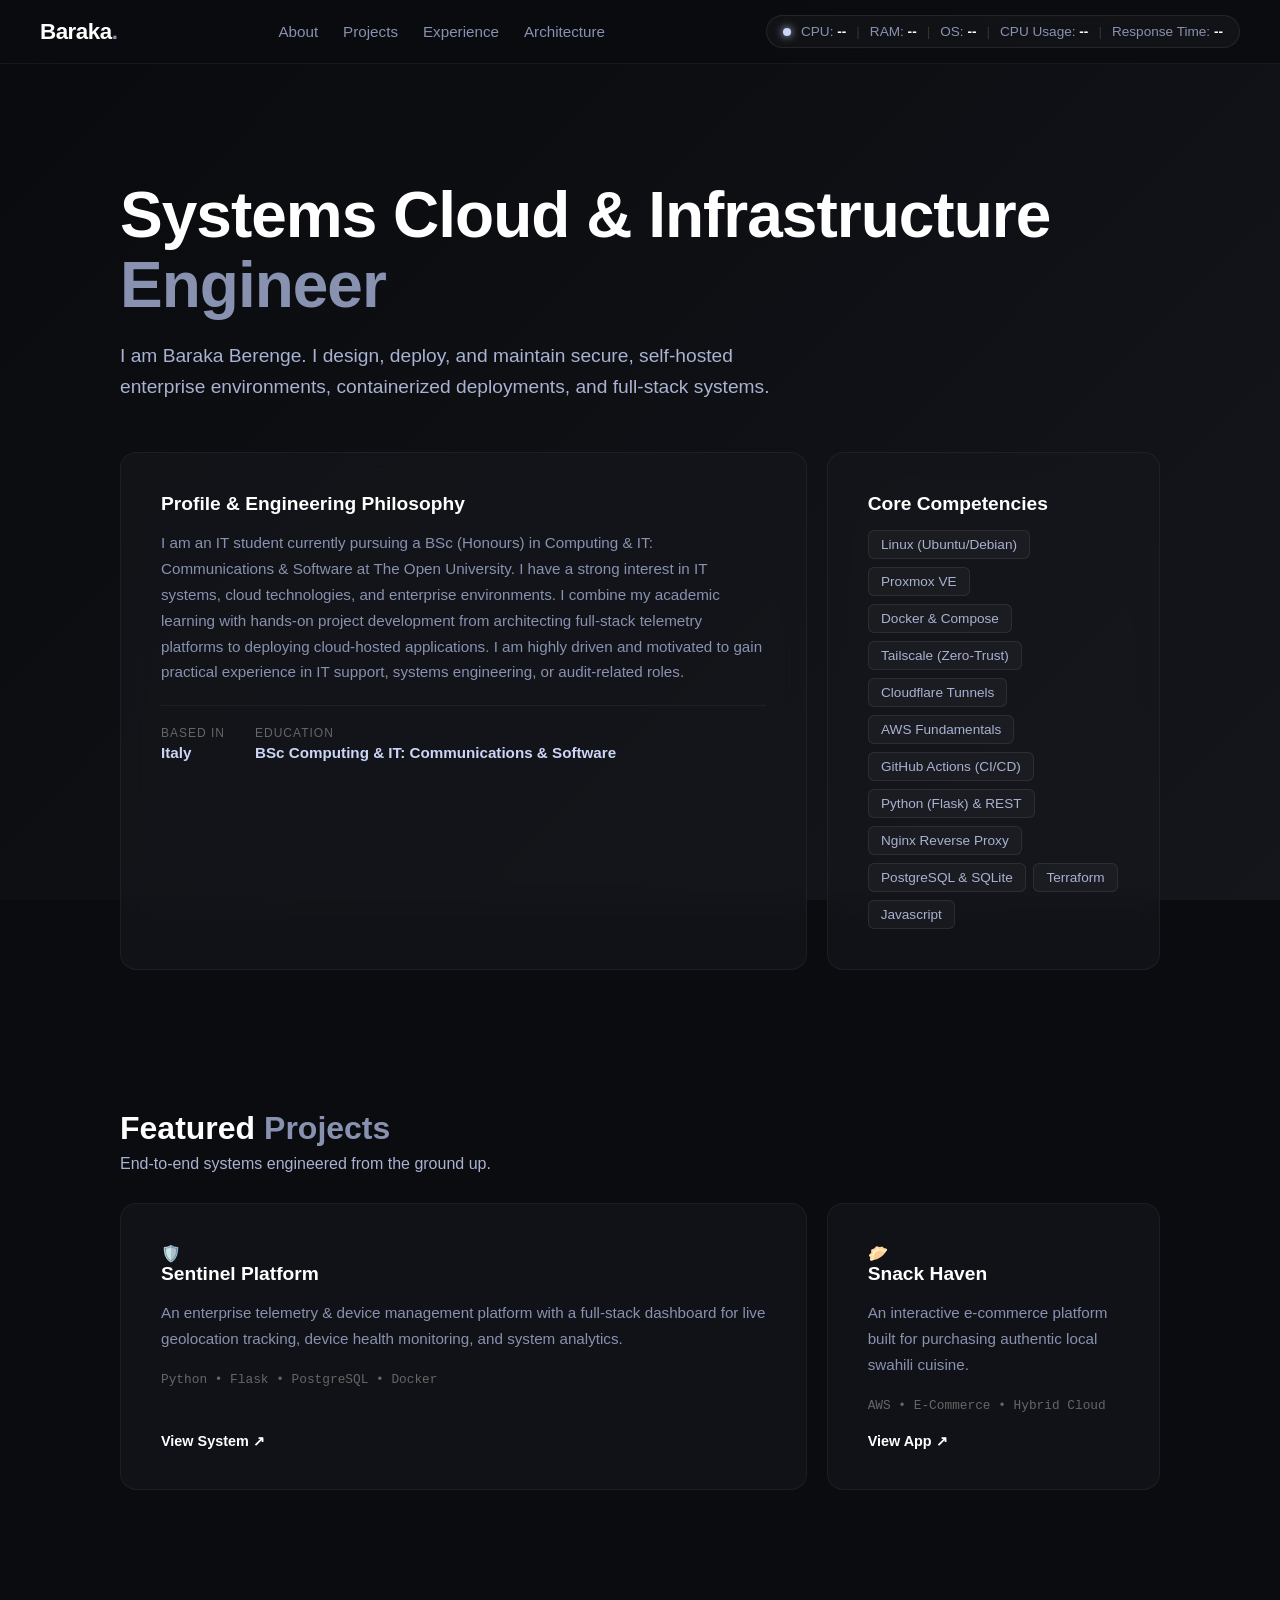
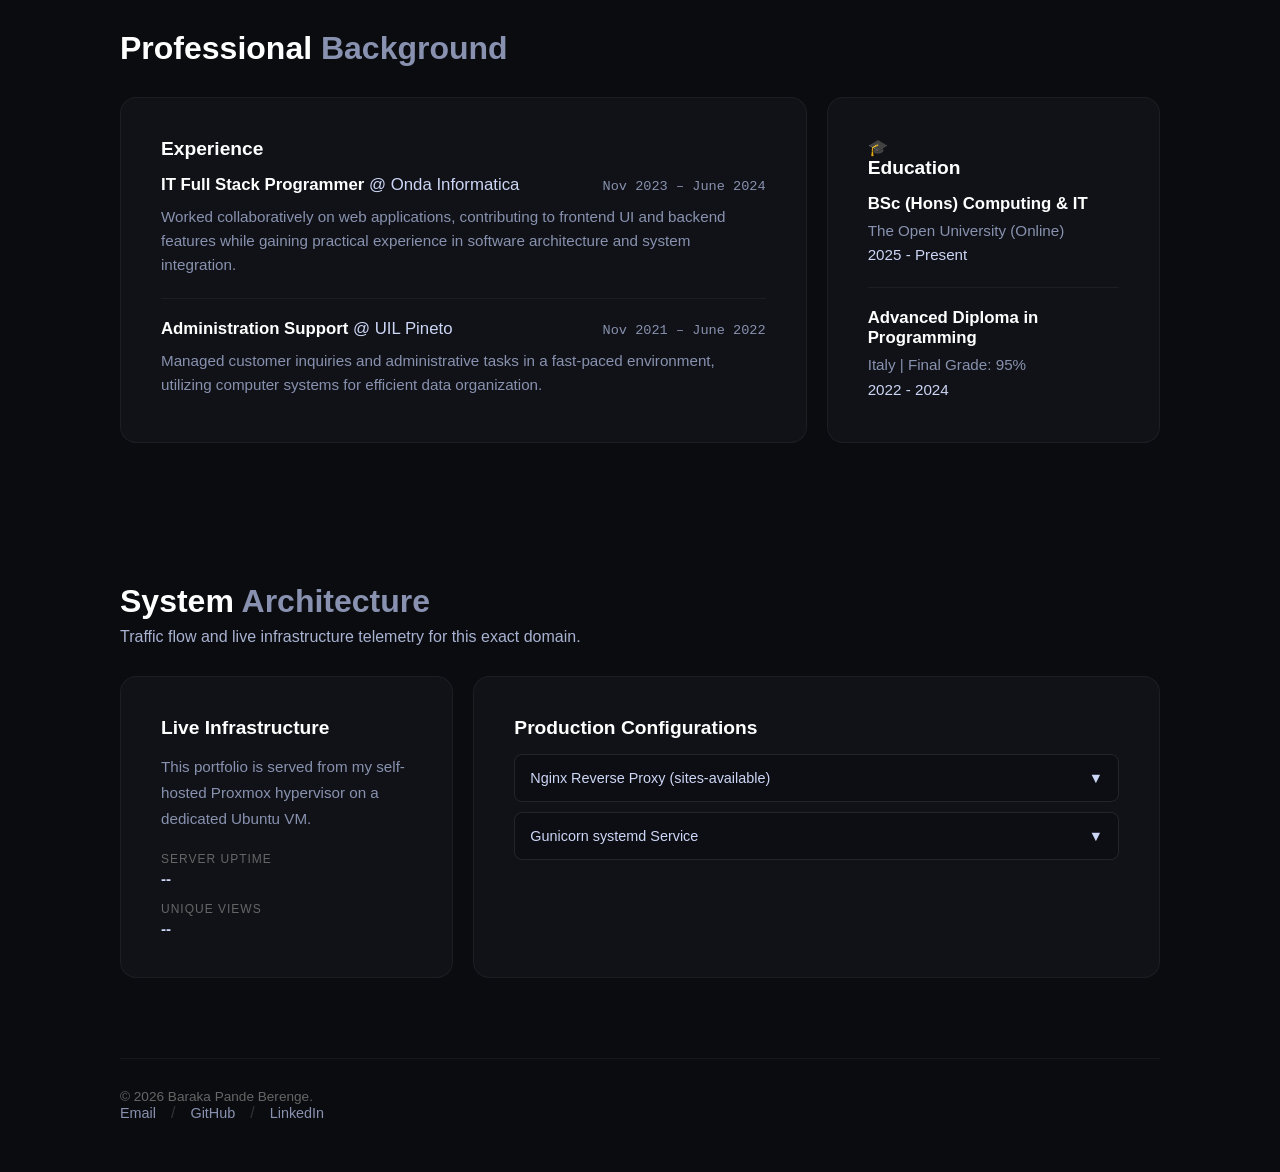
==== index.html @ 06b0eb6e "Bug Fix" ====
<!doctype html>
<html lang="en">
  <head>
    <meta charset="UTF-8" />
    <meta name="viewport" content="width=device-width, initial-scale=1.0" />
    <title>Baraka Berenge | Cloud & Systems Engineer</title>
    <link rel="stylesheet" href="index.css?v=2.0" />
  </head>
  <body>
    <!-- Liquid Crystal Background -->
    <div class="liquid-bg"></div>

    <!-- TOP NAVBAR (Frosted Glass, Scrolling Links) -->
    <nav class="top-nav">
      <div class="brand">
        <h2>Baraka<span>.</span></h2>
      </div>

      <div class="nav-links">
        <a href="#about" class="nav-link">About</a>
        <a href="#projects" class="nav-link">Projects</a>
        <a href="#experience" class="nav-link">Experience</a>
        <a href="#architecture" class="nav-link">Architecture</a>
      </div>

      <!-- Live Telemetry HUD (Silver Pulse) -->
      <div class="telemetry-hud">
        <span class="pulse-dot" id="api-status-dot"></span>
        <span class="hud-text"
          >CPU: <span id="sys-cpu" class="mono">--</span></span
        >
        <span class="hud-divider">|</span>
        <span class="hud-text"
          >RAM: <span id="sys-ram" class="mono">--</span></span
        >
        <span class="hud-divider">|</span>
        <span class="hud-text"
          >OS: <span id="sys-os" class="mono">--</span></span
        >
        <span class="hud-divider">|</span>
        <span class="hud-text"
          >CPU Usage: <span id="sys-cpu" class="mono">--</span></span
        >
        <span class="hud-divider">|</span>
        <span class="hud-text"
          >Response Time: <span id="api-latency" class="mono">--</span></span
        >
      </div>
    </nav>

    <!-- MAIN SCROLLING CONTENT -->
    <main class="content-area">
      <!-- ================= 1. ABOUT & HERO SECTION ================= -->
      <section id="about" class="scroll-section">
        <div class="hero-header">
          <h1 class="mega-title">
            Systems Cloud & Infrastructure<br /><span class="text-crystal"
              >Engineer</span
            >
          </h1>
          <p class="hero-desc">
            I am Baraka Berenge. I design, deploy, and maintain secure,
            self-hosted enterprise environments, containerized deployments, and
            full-stack systems.
          </p>
        </div>

        <div class="bento-grid">
          <!-- CV Profile -->
          <div class="bento-card span-2">
            <h3 class="card-title">Profile & Engineering Philosophy</h3>
            <p class="card-text">
              I am an IT student currently pursuing a BSc (Honours) in Computing
              & IT: Communications & Software at The Open University. I have a
              strong interest in IT systems, cloud technologies, and enterprise
              environments. I combine my academic learning with hands-on project
              development from architecting full-stack telemetry platforms to
              deploying cloud-hosted applications. I am highly driven and
              motivated to gain practical experience in IT support, systems
              engineering, or audit-related roles.
            </p>
            <div class="stat-row">
              <div class="stat-item">
                <span class="stat-label">Based in</span>
                <span class="stat-value">Italy</span>
              </div>
              <div class="stat-item">
                <span class="stat-label">Education</span>
                <span class="stat-value"
                  >BSc Computing & IT: Communications & Software</span
                >
              </div>
            </div>
          </div>

          <!-- Core Skills Array -->
          <div class="bento-card span-1">
            <h3 class="card-title">Core Competencies</h3>
            <div class="skills-wrapper">
              <span class="skill-tag">Linux (Ubuntu/Debian)</span>
              <span class="skill-tag">Proxmox VE</span>
              <span class="skill-tag">Docker & Compose</span>
              <span class="skill-tag">Tailscale (Zero-Trust)</span>
              <span class="skill-tag">Cloudflare Tunnels</span>
              <span class="skill-tag">AWS Fundamentals</span>
              <span class="skill-tag">GitHub Actions (CI/CD)</span>
              <span class="skill-tag">Python (Flask) & REST</span>
              <span class="skill-tag">Nginx Reverse Proxy</span>
              <span class="skill-tag">PostgreSQL & SQLite</span>
              <span class="skill-tag">Terraform</span>
              <span class="skill-tag">Javascript</span>
            </div>
          </div>
        </div>
      </section>

      <!-- ================= 2. PROJECTS SECTION ================= -->
      <section id="projects" class="scroll-section">
        <div class="section-heading">
          <h2>Featured <span>Projects</span></h2>
          <p>End-to-end systems engineered from the ground up.</p>
        </div>

        <div class="bento-grid">
          <!-- Sentinel -->
          <div class="bento-card span-2 project-layout">
            <div class="project-content">
              <div class="card-icon">🛡️</div>
              <h3 class="card-title">Sentinel Platform</h3>
              <p class="card-text">
                An enterprise telemetry & device management platform with a
                full-stack dashboard for live geolocation tracking, device
                health monitoring, and system analytics.
              </p>
              <div class="project-tech">
                Python • Flask • PostgreSQL • Docker
              </div>
            </div>
            <a
              href="https://sentinel.barakaberenge.com"
              target="_blank"
              class="project-link"
              >View System ↗</a
            >
          </div>

          <!-- Snack Haven -->
          <div class="bento-card span-1 project-layout">
            <div class="project-content">
              <div class="card-icon">🥟</div>
              <h3 class="card-title">Snack Haven</h3>
              <p class="card-text">
                An interactive e-commerce platform built for purchasing
                authentic local swahili cuisine.
              </p>
              <div class="project-tech">AWS • E-Commerce • Hybrid Cloud</div>
            </div>
            <a
              href="https://snackhaven.barakaberenge.com"
              target="_blank"
              class="project-link"
              >View App ↗</a
            >
          </div>
        </div>
      </section>

      <!-- ================= 3. EXPERIENCE & EDUCATION ================= -->
      <section id="experience" class="scroll-section">
        <div class="section-heading">
          <h2>Professional <span>Background</span></h2>
        </div>

        <div class="bento-grid">
          <!-- Experience Timeline -->
          <div class="bento-card span-2">
            <h3 class="card-title">Experience</h3>

            <div class="timeline-entry">
              <div class="timeline-header">
                <h4>
                  IT Full Stack Programmer
                  <span class="crystal-accent">@ Onda Informatica</span>
                </h4>
                <span class="timeline-date">Nov 2023 &ndash; June 2024</span>
              </div>
              <p class="timeline-text">
                Worked collaboratively on web applications, contributing to
                frontend UI and backend features while gaining practical
                experience in software architecture and system integration.
              </p>
            </div>

            <div class="timeline-divider"></div>

            <div class="timeline-entry">
              <div class="timeline-header">
                <h4>
                  Administration Support
                  <span class="crystal-accent">@ UIL Pineto</span>
                </h4>
                <span class="timeline-date">Nov 2021 &ndash; June 2022</span>
              </div>
              <p class="timeline-text">
                Managed customer inquiries and administrative tasks in a
                fast-paced environment, utilizing computer systems for efficient
                data organization.
              </p>
            </div>
          </div>

          <!-- Education -->
          <div class="bento-card span-1">
            <div class="card-icon">🎓</div>
            <h3 class="card-title">Education</h3>

            <div class="timeline-entry">
              <h4>BSc (Hons) Computing & IT</h4>
              <p class="timeline-text">
                The Open University (Online)<br /><span class="crystal-accent"
                  >2025 - Present</span
                >
              </p>
            </div>

            <div class="timeline-divider"></div>

            <div class="timeline-entry">
              <h4>Advanced Diploma in Programming</h4>
              <p class="timeline-text">
                Italy | Final Grade: 95%<br /><span class="crystal-accent"
                  >2022 - 2024</span
                >
              </p>
            </div>
          </div>
        </div>
      </section>

      <!-- ================= 4. ARCHITECTURE TAB ================= -->
      <section id="architecture" class="scroll-section">
        <div class="section-heading">
          <h2>System <span>Architecture</span></h2>
          <p>
            Traffic flow and live infrastructure telemetry for this exact
            domain.
          </p>
        </div>

        <div class="bento-grid">
          <!-- Proof of Work Stats -->
          <div class="bento-card span-1">
            <h3 class="card-title">Live Infrastructure</h3>
            <p class="card-text">
              This portfolio is served from my self-hosted Proxmox hypervisor on
              a dedicated Ubuntu VM.
            </p>
            <div class="live-stats-box">
              <div class="stat-item">
                <span class="stat-label">Server Uptime</span>
                <span class="stat-value crystal-accent" id="sys-uptime"
                  >--</span
                >
              </div>
              <div class="stat-item">
                <span class="stat-label">Unique Views</span>
                <span class="stat-value crystal-accent" id="visitor-count"
                  >--</span
                >
              </div>
            </div>
          </div>

          <!-- Configuration Toggle Cards -->
          <div class="bento-card span-2">
            <h3 class="card-title">Production Configurations</h3>

            <div class="config-item">
              <button
                class="config-btn"
                onclick="toggleConfig('cfg-nginx', this)"
              >
                <span>Nginx Reverse Proxy (sites-available)</span>
                <span class="toggle-icon">▼</span>
              </button>
              <div id="cfg-nginx" class="config-content" style="display: none">
                <pre><code>server {
    listen 80;
    server_name barakaberenge.com www.barakaberenge.com;

    # Serve static frontend HTML/CSS/JS
    location / {
        root /var/www/portfolio;
        index index.html;
        try_files $uri $uri/ =404;
    }

    # Proxy API requests to Python Flask backend
    location /api/ {
        proxy_pass http://127.0.0.1:5000;
        proxy_set_header Host $host;
        proxy_set_header X-Real-IP $remote_addr;
        proxy_set_header X-Forwarded-For $proxy_add_x_forwarded_for;
    }

}</code></pre>
              </div>
            </div>

            <div class="config-item" style="margin-top: 10px">
              <button
                class="config-btn"
                onclick="toggleConfig('cfg-gunicorn', this)"
              >
                <span>Gunicorn systemd Service</span>
                <span class="toggle-icon">▼</span>
              </button>
              <div
                id="cfg-gunicorn"
                class="config-content"
                style="display: none"
              >
                <pre><code>[Unit]
Description=Gunicorn instance to serve Flask API
After=network.target

[Service]
User=www-data
Group=www-data
WorkingDirectory=/var/www/portfolio/api
Environment="PATH=/var/www/portfolio/api/venv/bin"
ExecStart=/var/www/portfolio/api/venv/bin/gunicorn --workers 3 --bind 127.0.0.1:5000 app:app
Restart=always

[Install]
WantedBy=multi-user.target</code></pre>
              </div>
            </div>
          </div>
        </div>
      </section>

      <!-- Global Footer -->
      <footer class="site-footer">
        <div class="footer-content">
          <div class="footer-text">
            <p>&copy; 2026 Baraka Pande Berenge.</p>
          </div>
          <div class="footer-links">
            <a href="mailto:barakaberenge@gmail.com" class="footer-link"
              >Email</a
            >
            <span class="footer-divider">/</span>
            <a
              href="https://github.com/BERENGEZ"
              target="_blank"
              class="footer-link"
              >GitHub</a
            >
            <span class="footer-divider">/</span>
            <a
              href="https://www.linkedin.com/in/baraka-pande-berenge-3529ba259/"
              target="_blank"
              class="footer-link"
              >LinkedIn</a
            >
          </div>
        </div>
      </footer>
    </main>

    <script src="java-script/app.js?v=2.0"></script>
    <script src="java-script/dashboard.js?v=2.0"></script>
  </body>
</html>
---- index.css ----
/* =========================================
   Reset and Base Styles 
   ========================================= */
* {
  margin: 0;
  padding: 0;
  box-sizing: border-box;
  font-family:
    -apple-system, BlinkMacSystemFont, "Segoe UI", Roboto, Helvetica, Arial,
    sans-serif;
}

html {
  scroll-behavior: smooth; /* Glides beautifully when clicking nav links */
}

body {
  background-color: #0b0c10; /* Deep charcoal, professional */
  color: #c5c6c7;
  min-height: 100vh;
  overflow-x: hidden;
}

/* Elegant Scrollbar */
::-webkit-scrollbar {
  width: 8px;
}
::-webkit-scrollbar-track {
  background: #0b0c10;
}
::-webkit-scrollbar-thumb {
  background: #2b2c30;
  border-radius: 4px;
}
::-webkit-scrollbar-thumb:hover {
  background: #4a4b50;
}

/* =========================================
   Liquid Crystal Background 
   ========================================= */
.liquid-bg {
  position: fixed;
  top: 0;
  left: 0;
  width: 100vw;
  height: 100vh;
  z-index: -1;
  background: linear-gradient(135deg, #090a0d, #14161c, #0d0e12);
  background-size: 200% 200%;
  animation: liquidMove 15s ease-in-out infinite alternate;
}
@keyframes liquidMove {
  0% {
    background-position: 0% 50%;
  }
  100% {
    background-position: 100% 50%;
  }
}

/* =========================================
   Top Navbar (Frosted Grey Glass)
   ========================================= */
.top-nav {
  position: fixed;
  top: 0;
  left: 0;
  width: 100%;
  background: rgba(11, 12, 16, 0.8);
  backdrop-filter: blur(20px);
  -webkit-backdrop-filter: blur(20px);
  border-bottom: 1px solid rgba(255, 255, 255, 0.05);
  display: flex;
  justify-content: space-between;
  align-items: center;
  padding: 15px 40px;
  z-index: 1000;
}

.brand h2 {
  font-size: 1.4rem;
  color: #ffffff;
  letter-spacing: -0.5px;
}
.brand h2 span {
  color: #8892b0;
}

.nav-links {
  display: flex;
  gap: 25px;
}
.nav-link {
  color: #8892b0;
  text-decoration: none;
  font-size: 0.95rem;
  font-weight: 500;
  transition: color 0.3s;
}
.nav-link:hover {
  color: #ffffff;
}

/* Telemetry HUD - Silver Pulse */
.telemetry-hud {
  display: flex;
  align-items: center;
  gap: 10px;
  background: rgba(255, 255, 255, 0.03);
  border: 1px solid rgba(255, 255, 255, 0.08);
  padding: 8px 16px;
  border-radius: 50px;
  font-family: "JetBrains Mono", monospace;
  font-size: 0.85rem;
  color: #8892b0;
}
.pulse-dot {
  width: 8px;
  height: 8px;
  background-color: #ccd6f6; /* Crisp Ice White/Silver */
  border-radius: 50%;
  box-shadow: 0 0 8px #ccd6f6;
  animation: pulse 2s infinite;
}
@keyframes pulse {
  0% {
    box-shadow: 0 0 0 0 rgba(204, 214, 246, 0.5);
  }
  70% {
    box-shadow: 0 0 0 5px rgba(204, 214, 246, 0);
  }
  100% {
    box-shadow: 0 0 0 0 rgba(204, 214, 246, 0);
  }
}
.hud-divider {
  color: #333;
}
.hud-text span.mono {
  color: #ffffff;
  font-weight: bold;
}

/* =========================================
   Main Content Layout
   ========================================= */
.content-area {
  max-width: 1100px;
  margin: 0 auto;
  padding: 120px 30px 50px 30px;
}

.scroll-section {
  padding-top: 60px; /* Offset for fixed navbar when scrolling */
  margin-bottom: 80px;
}

.hero-header {
  margin-bottom: 50px;
}
.mega-title {
  font-size: 4rem;
  line-height: 1.1;
  font-weight: 700;
  color: #ffffff;
  letter-spacing: -1px;
  margin-bottom: 20px;
}
.text-crystal {
  color: #8892b0;
}
.hero-desc {
  font-size: 1.2rem;
  color: #a8b2d1;
  line-height: 1.6;
  max-width: 700px;
}

.section-heading {
  margin-bottom: 30px;
}
.section-heading h2 {
  font-size: 2rem;
  color: #ffffff;
  margin-bottom: 8px;
}
.section-heading h2 span {
  color: #8892b0;
}
.section-heading p {
  color: #a8b2d1;
  font-size: 1rem;
}

/* =========================================
   Bento Grid & Cards (Pro Grey Aesthetic)
   ========================================= */
.bento-grid {
  display: grid;
  grid-template-columns: repeat(3, 1fr);
  gap: 20px;
}

.bento-card {
  background: rgba(22, 24, 29, 0.6); /* Translucent dark grey */
  backdrop-filter: blur(12px);
  border: 1px solid rgba(255, 255, 255, 0.05);
  border-radius: 16px;
  padding: 40px;
  transition:
    transform 0.3s,
    border-color 0.3s,
    background 0.3s;
}
.bento-card:hover {
  background: rgba(26, 28, 35, 0.8);
  border-color: rgba(255, 255, 255, 0.1);
}

.span-1 {
  grid-column: span 1;
}
.span-2 {
  grid-column: span 2;
}
.span-3 {
  grid-column: span 3;
}

.card-title {
  font-size: 1.2rem;
  color: #ffffff;
  margin-bottom: 15px;
  font-weight: 600;
}
.card-text {
  color: #8892b0;
  font-size: 0.95rem;
  line-height: 1.7;
  margin-bottom: 20px;
}
.crystal-accent {
  color: #ccd6f6;
  font-weight: 500;
}

/* Skills Tags */
.skills-wrapper {
  display: flex;
  flex-wrap: wrap;
  gap: 8px;
}
.skill-tag {
  background: rgba(255, 255, 255, 0.03);
  border: 1px solid rgba(255, 255, 255, 0.08);
  color: #a8b2d1;
  padding: 6px 12px;
  border-radius: 6px;
  font-size: 0.85rem;
}

/* Stats Rows */
.stat-row {
  display: flex;
  gap: 30px;
  margin-top: 20px;
  border-top: 1px solid rgba(255, 255, 255, 0.05);
  padding-top: 20px;
}
.stat-item {
  display: flex;
  flex-direction: column;
  gap: 4px;
}
.stat-label {
  font-size: 0.75rem;
  color: #666;
  text-transform: uppercase;
  letter-spacing: 1px;
}
.stat-value {
  font-size: 0.95rem;
  color: #ccd6f6;
  font-weight: 600;
}

/* Timeline (Experience / Education) */
.timeline-entry {
  display: flex;
  flex-direction: column;
}
.timeline-header {
  display: flex;
  justify-content: space-between;
  align-items: baseline;
  margin-bottom: 5px;
  flex-wrap: wrap;
}
.timeline-header h4,
.timeline-entry h4 {
  color: #ffffff;
  font-size: 1.05rem;
  font-weight: 600;
  margin-bottom: 5px;
}
.timeline-date {
  font-family: "JetBrains Mono", monospace;
  font-size: 0.85rem;
  color: #8892b0;
}
.timeline-text {
  color: #8892b0;
  font-size: 0.95rem;
  line-height: 1.6;
}
.timeline-divider {
  height: 1px;
  background: rgba(255, 255, 255, 0.05);
  margin: 20px 0;
}

/* Project Layouts */
.project-layout {
  display: flex;
  flex-direction: column;
  justify-content: space-between;
}
.project-tech {
  font-family: "JetBrains Mono", monospace;
  font-size: 0.8rem;
  color: #666;
  margin-top: 10px;
}
.project-link {
  display: inline-block;
  margin-top: 20px;
  color: #ffffff;
  text-decoration: none;
  font-size: 0.9rem;
  font-weight: 600;
  transition: opacity 0.3s;
}
.project-link:hover {
  opacity: 0.7;
}

/* Config Cards & ASCII */
.live-stats-box {
  margin-top: 20px;
  display: flex;
  flex-direction: column;
  gap: 15px;
}
.config-item {
  border: 1px solid rgba(255, 255, 255, 0.08);
  border-radius: 8px;
  overflow: hidden;
}
.config-btn {
  width: 100%;
  background: rgba(0, 0, 0, 0.2);
  color: #ccd6f6;
  border: none;
  padding: 15px;
  display: flex;
  justify-content: space-between;
  cursor: pointer;
  font-family: monospace;
  font-size: 0.9rem;
}
.config-content pre {
  background: #07080a;
  color: #a8b2d1;
  padding: 15px;
  font-family: monospace;
  font-size: 0.85rem;
  margin: 0;
  overflow-x: auto;
}

/* =========================================
   Global Footer
   ========================================= */
.site-footer {
  border-top: 1px solid rgba(255, 255, 255, 0.05);
  padding-top: 30px;
  margin-top: 40px;
  display: flex;
  justify-content: space-between;
  align-items: center;
  flex-wrap: wrap;
  gap: 20px;
}
.footer-text p {
  color: #666;
  font-size: 0.85rem;
}
.footer-links {
  display: flex;
  gap: 15px;
  align-items: center;
}
.footer-link {
  color: #8892b0;
  text-decoration: none;
  font-size: 0.9rem;
  transition: color 0.3s;
}
.footer-link:hover {
  color: #ffffff;
}
.footer-divider {
  color: #333;
}

/* =========================================
   Responsive Design (Mobile Safe)
   ========================================= */
@media (max-width: 900px) {
  .bento-grid {
    grid-template-columns: 1fr;
  }
  .span-2 {
    grid-column: span 1;
  }
  .mega-title {
    font-size: 2.8rem;
  }

  .top-nav {
    flex-direction: column;
    padding: 15px;
    gap: 15px;
    position: static;
  }
  .nav-links {
    flex-wrap: wrap;
    justify-content: center;
  }

  .content-area {
    padding-top: 40px;
    padding-left: 20px;
    padding-right: 20px;
  }
  .scroll-section {
    padding-top: 0;
  }
  .timeline-header {
    flex-direction: column;
  }
}
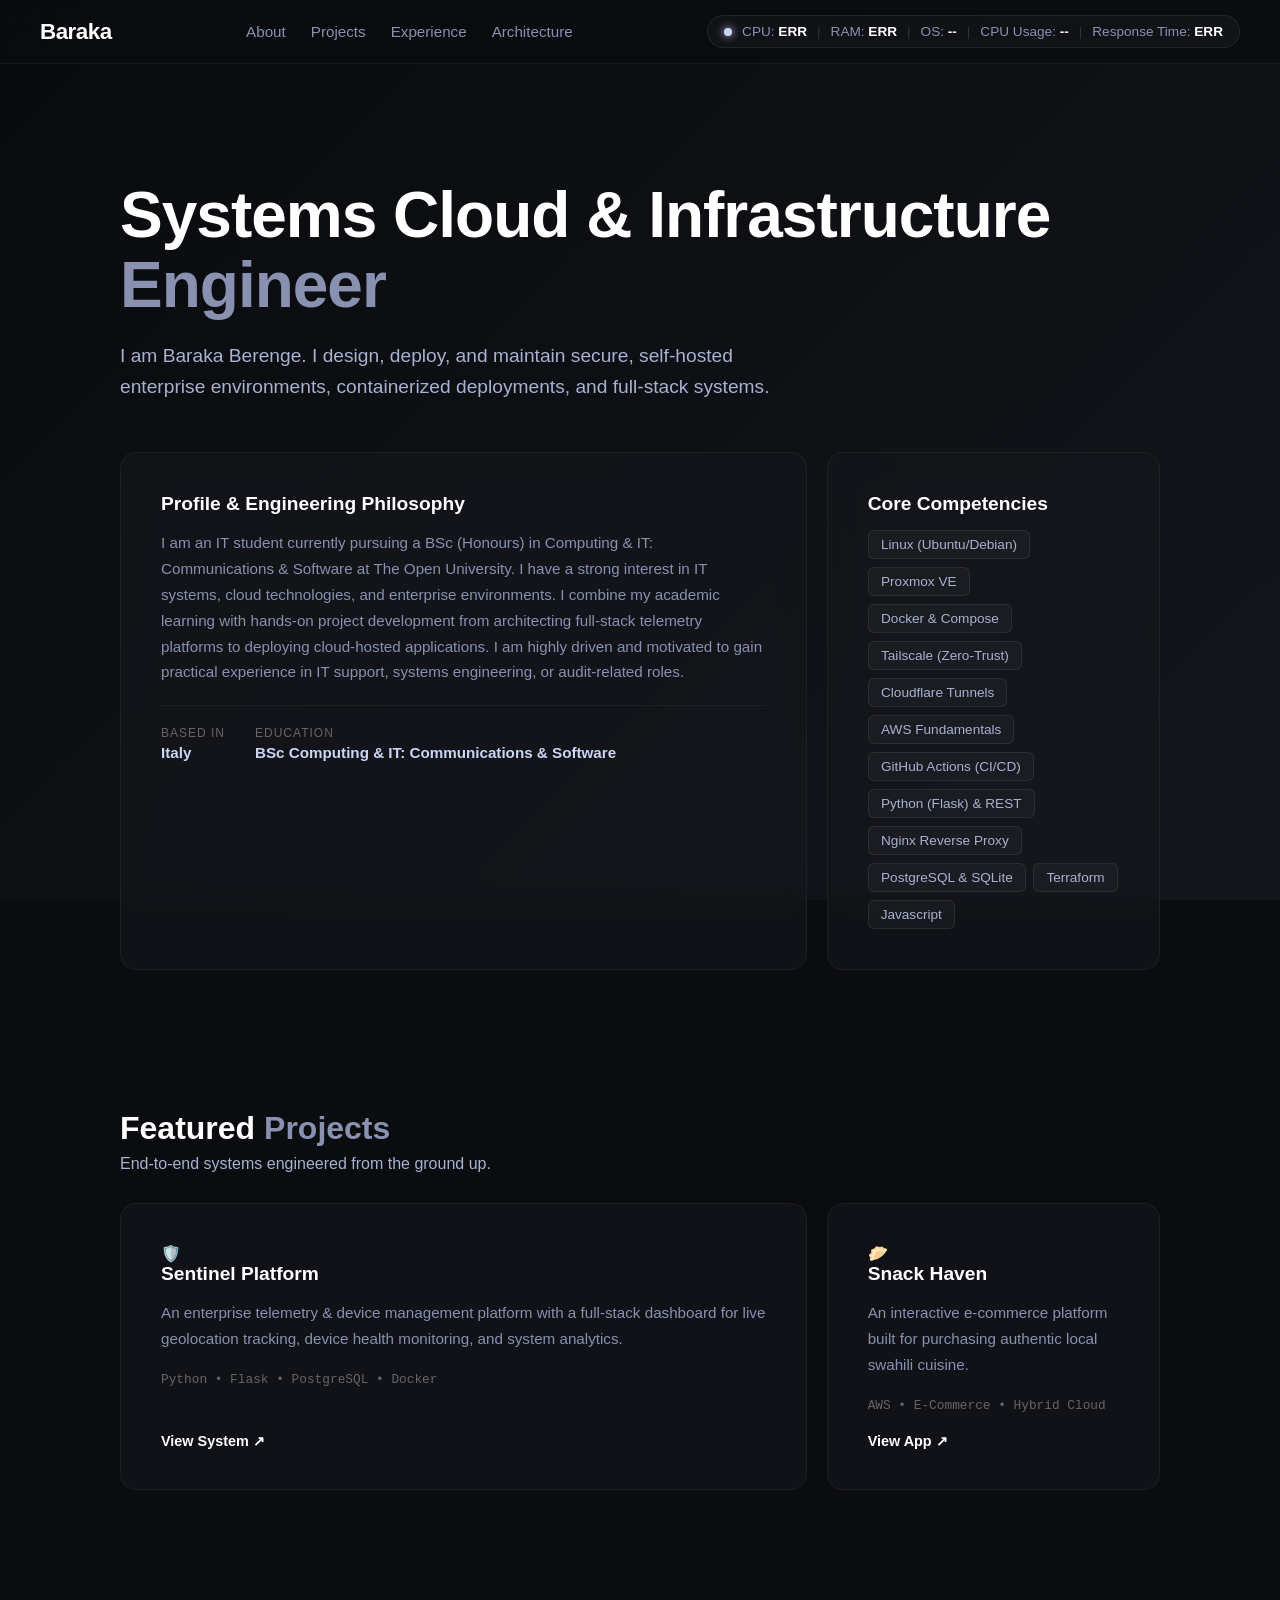
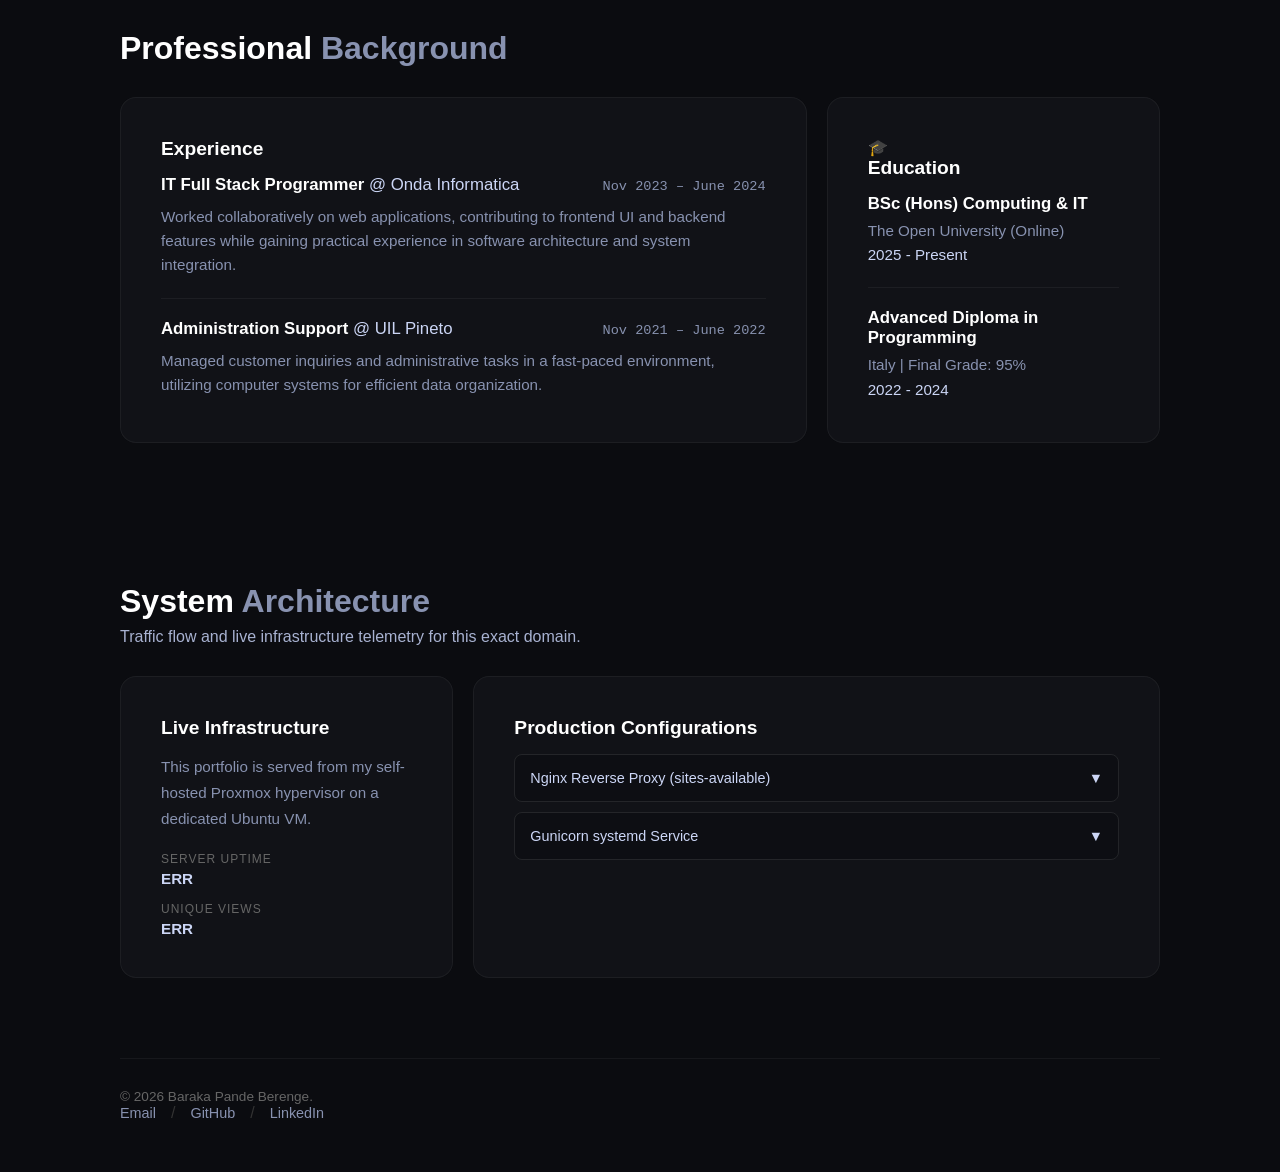
==== commit 2a4bce61: "verison3 Dashboard" ====
--- a/index.html
+++ b/index.html
@@ -4,7 +4,7 @@
     <meta charset="UTF-8" />
     <meta name="viewport" content="width=device-width, initial-scale=1.0" />
     <title>Baraka Berenge | Cloud & Systems Engineer</title>
-    <link rel="stylesheet" href="index.css?v=2.0" />
+    <link rel="stylesheet" href="index.css?v=3.0" />
   </head>
   <body>
     <!-- Liquid Crystal Background -->
@@ -13,7 +13,7 @@
     <!-- TOP NAVBAR (Frosted Glass, Scrolling Links) -->
     <nav class="top-nav">
       <div class="brand">
-        <h2>Baraka<span>.</span></h2>
+        <h2>Baraka<span></span></h2>
       </div>
 
       <div class="nav-links">
@@ -369,7 +369,7 @@
       </footer>
     </main>
 
-    <script src="java-script/app.js?v=2.0"></script>
-    <script src="java-script/dashboard.js?v=2.0"></script>
+    <script src="java-script/app.js?v=3.0"></script>
+    <script src="java-script/dashboard.js?v=3.0"></script>
   </body>
 </html>
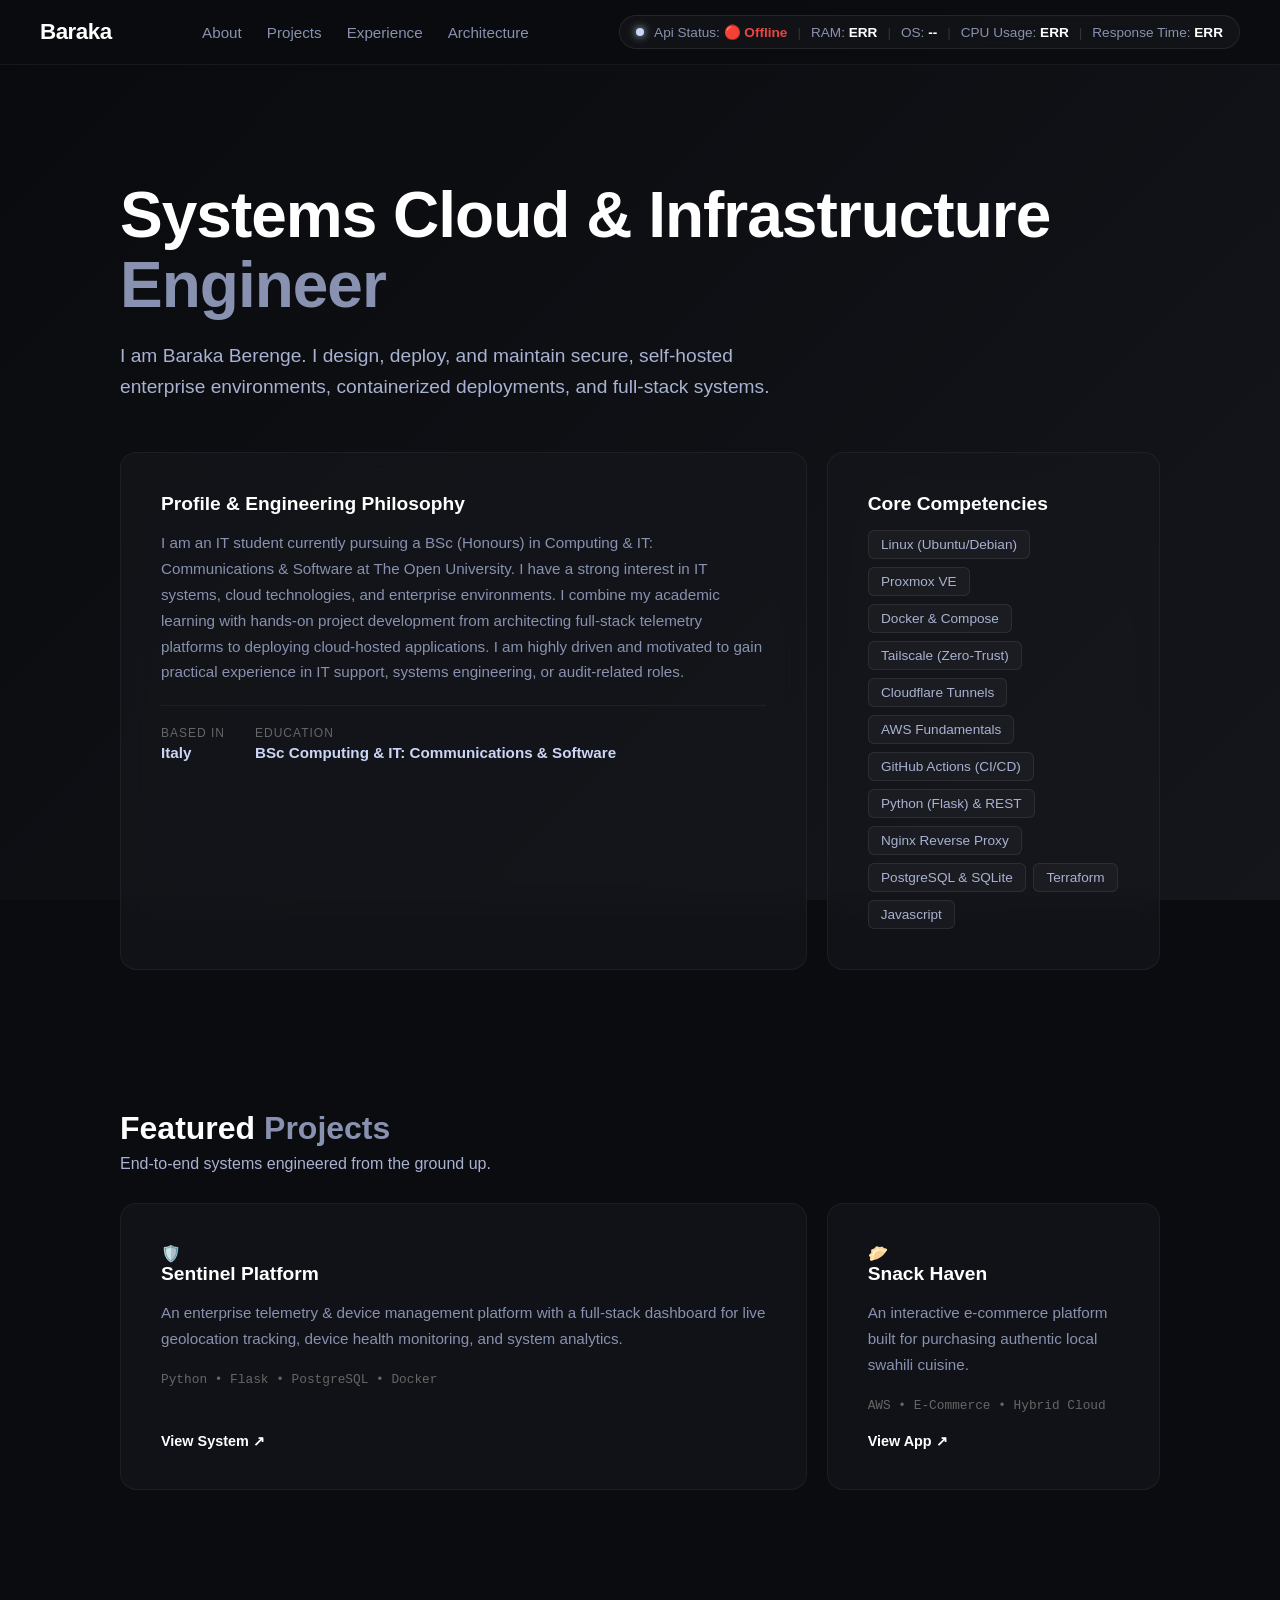
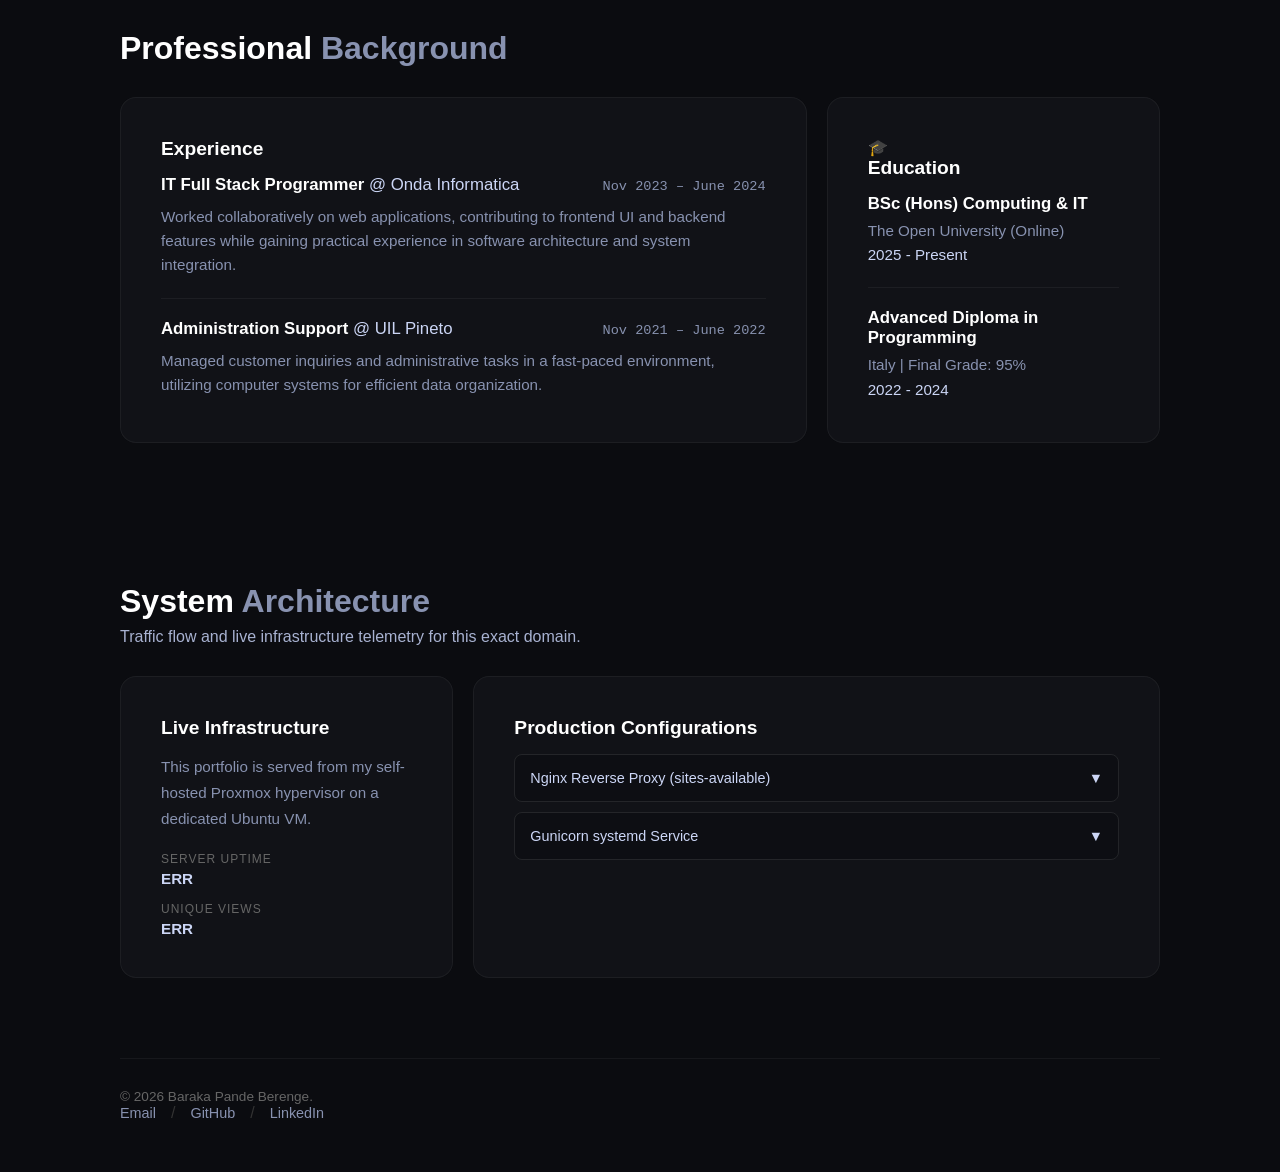
==== commit 8865dfac: "Api Status Update" ====
--- a/index.html
+++ b/index.html
@@ -27,7 +27,7 @@
       <div class="telemetry-hud">
         <span class="pulse-dot" id="api-status-dot"></span>
         <span class="hud-text"
-          >CPU: <span id="sys-cpu" class="mono">--</span></span
+          >Api Status: <span id="api-status" class="mono">--</span></span
         >
         <span class="hud-divider">|</span>
         <span class="hud-text"
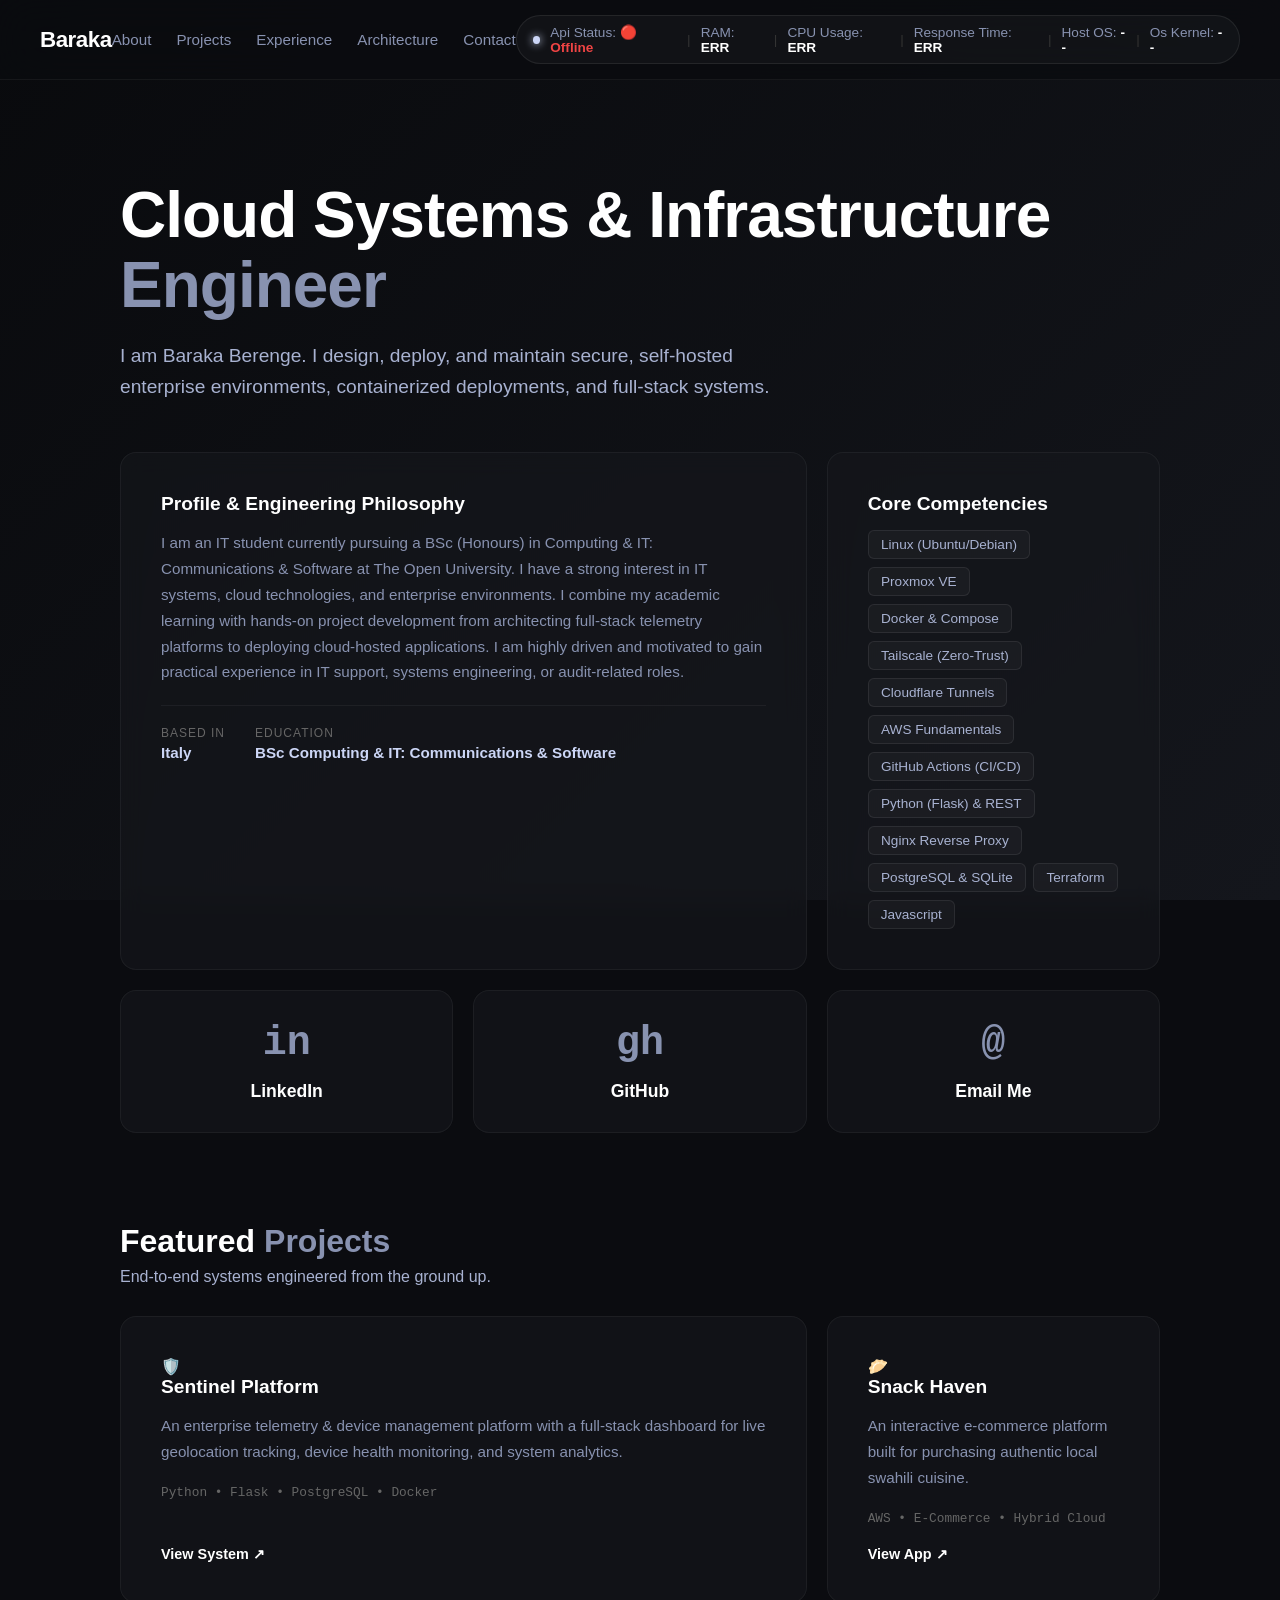
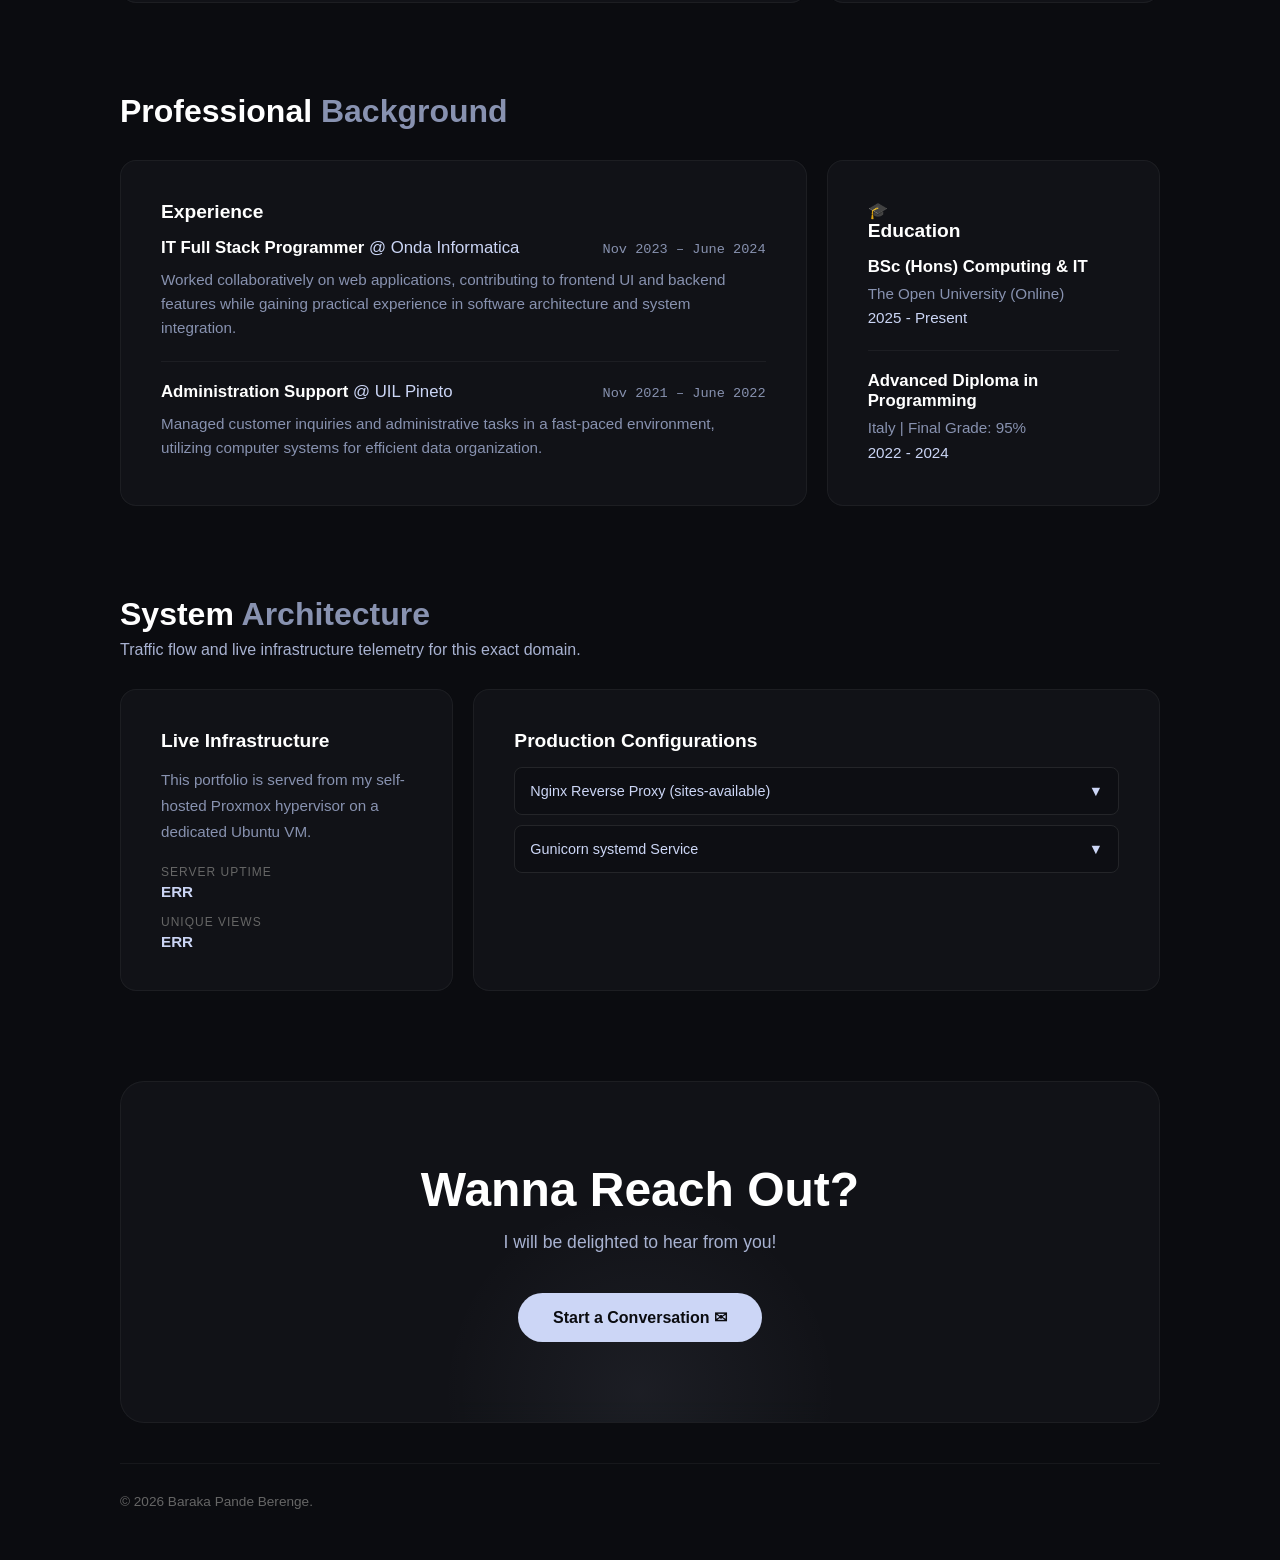
==== commit 9c703b22: "Re-updated UI" ====
--- a/index.html
+++ b/index.html
@@ -21,6 +21,7 @@
         <a href="#projects" class="nav-link">Projects</a>
         <a href="#experience" class="nav-link">Experience</a>
         <a href="#architecture" class="nav-link">Architecture</a>
+        <a href="#contact" class="nav-link">Contact</a>
       </div>
 
       <!-- Live Telemetry HUD (Silver Pulse) -->
@@ -35,16 +36,21 @@
         >
         <span class="hud-divider">|</span>
         <span class="hud-text"
-          >OS: <span id="sys-os" class="mono">--</span></span
-        >
-        <span class="hud-divider">|</span>
-        <span class="hud-text"
           >CPU Usage: <span id="sys-cpu" class="mono">--</span></span
         >
         <span class="hud-divider">|</span>
         <span class="hud-text"
           >Response Time: <span id="api-latency" class="mono">--</span></span
         >
+        <span class="hud-divider">|</span>
+        <span class="hud-text"
+          >Host OS: <span id="sys-os" class="mono">--</span></span
+        >
+        <span class="hud-divider">|</span>
+        <span class="hud-text"
+          >Os Kernel: <span id="sys-kernel" class="mono">--</span></span
+        >   
+
       </div>
     </nav>
 
@@ -54,7 +60,7 @@
       <section id="about" class="scroll-section">
         <div class="hero-header">
           <h1 class="mega-title">
-            Systems Cloud & Infrastructure<br /><span class="text-crystal"
+            Cloud Systems & Infrastructure<br /><span class="text-crystal"
               >Engineer</span
             >
           </h1>
@@ -66,7 +72,7 @@
         </div>
 
         <div class="bento-grid">
-          <!-- CV Profile -->
+          <!-- 1. CV Profile Card -->
           <div class="bento-card span-2">
             <h3 class="card-title">Profile & Engineering Philosophy</h3>
             <p class="card-text">
@@ -92,8 +98,9 @@
               </div>
             </div>
           </div>
-
-          <!-- Core Skills Array -->
+          <!-- CLOSES THE PROFILE CARD -->
+
+          <!-- 2. Core Skills Card -->
           <div class="bento-card span-1">
             <h3 class="card-title">Core Competencies</h3>
             <div class="skills-wrapper">
@@ -111,9 +118,34 @@
               <span class="skill-tag">Javascript</span>
             </div>
           </div>
-        </div>
-      </section>
-
+          <!-- === 3. SOCIAL LINKS CARD === -->
+          <a
+            href="https://www.linkedin.com/in/baraka-pande-berenge-3529ba259/"
+            target="_blank"
+            class="bento-card span-1 social-card"
+          >
+            <div class="social-icon">in</div>
+            <div class="social-name">LinkedIn</div>
+          </a>
+
+          <a
+            href="https://github.com/BERENGEZ"
+            target="_blank"
+            class="bento-card span-1 social-card"
+          >
+            <div class="social-icon">gh</div>
+            <div class="social-name">GitHub</div>
+          </a>
+
+          <a
+            href="mailto:barakaberenge@gmail.com"
+            class="bento-card span-1 social-card"
+          >
+            <div class="social-icon">@</div>
+            <div class="social-name">Email Me</div>
+          </a>
+        </div>
+      </section>
       <!-- ================= 2. PROJECTS SECTION ================= -->
       <section id="projects" class="scroll-section">
         <div class="section-heading">
@@ -165,7 +197,7 @@
         </div>
       </section>
 
-      <!-- ================= 3. EXPERIENCE & EDUCATION ================= -->
+      <!-- ============ 3. EXPERIENCE & EDUCATION ========= -->
       <section id="experience" class="scroll-section">
         <div class="section-heading">
           <h2>Professional <span>Background</span></h2>
@@ -339,31 +371,23 @@
           </div>
         </div>
       </section>
+      <!-- ============ 5. CONTACT / CTA ============= -->
+      <section id="contact" class="scroll-section">
+        <div class="cta-block">
+          <h2>Wanna Reach Out?</h2>
+          <p>I will be delighted to hear from you!</p>
+          <a href="mailto:barakaberenge@gmail.com" class="cta-btn"
+            >Start a Conversation ✉</a
+          >
+        </div>
+      </section>
 
       <!-- Global Footer -->
       <footer class="site-footer">
         <div class="footer-content">
           <div class="footer-text">
             <p>&copy; 2026 Baraka Pande Berenge.</p>
-          </div>
-          <div class="footer-links">
-            <a href="mailto:barakaberenge@gmail.com" class="footer-link"
-              >Email</a
-            >
-            <span class="footer-divider">/</span>
-            <a
-              href="https://github.com/BERENGEZ"
-              target="_blank"
-              class="footer-link"
-              >GitHub</a
-            >
-            <span class="footer-divider">/</span>
-            <a
-              href="https://www.linkedin.com/in/baraka-pande-berenge-3529ba259/"
-              target="_blank"
-              class="footer-link"
-              >LinkedIn</a
-            >
+          </div>         
           </div>
         </div>
       </footer>
--- a/index.css
+++ b/index.css
@@ -153,7 +153,7 @@
 
 .scroll-section {
   padding-top: 60px; /* Offset for fixed navbar when scrolling */
-  margin-bottom: 80px;
+  margin-bottom: 30px;
 }
 
 .hero-header {
@@ -451,3 +451,107 @@
     flex-direction: column;
   }
 }
+/* =========================================
+   Social Bento Cards
+   ========================================= */
+.social-card {
+  text-decoration: none;
+  display: flex;
+  flex-direction: column;
+  align-items: center;
+  justify-content: center;
+  gap: 15px;
+  padding: 30px;
+}
+.social-card:hover {
+  transform: translateY(-5px);
+  border-color: rgba(204, 214, 246, 0.3); /* Subtle silver border on hover */
+}
+.social-icon {
+  font-size: 2.5rem;
+  color: #8892b0;
+  font-weight: 700;
+  font-family: "JetBrains Mono", monospace;
+  transition: color 0.3s;
+}
+.social-card:hover .social-icon {
+  color: #ccd6f6; /* Icon turns icy silver on hover */
+}
+.social-name {
+  color: #ffffff;
+  font-size: 1.1rem;
+  font-weight: 600;
+}
+
+/* =========================================
+   CTA Block (Liquid Crystal Style)
+   ========================================= */
+.cta-block {
+  background: rgba(22, 24, 29, 0.6);
+  backdrop-filter: blur(12px);
+  border: 1px solid rgba(255, 255, 255, 0.05);
+  border-radius: 24px;
+  padding: 80px 40px;
+  text-align: center;
+  position: relative;
+  overflow: hidden;
+}
+.cta-block::before {
+  content: "";
+  position: absolute;
+  bottom: -50%;
+  left: 50%;
+  transform: translateX(-50%);
+  width: 400px;
+  height: 400px;
+  /* Crystal grey subtle glowing aura */
+  background: radial-gradient(
+    circle,
+    rgba(204, 214, 246, 0.06) 0%,
+    transparent 70%
+  );
+  z-index: 0;
+  pointer-events: none;
+}
+.cta-block h2 {
+  font-size: 3rem;
+  color: #ffffff;
+  margin-bottom: 15px;
+  position: relative;
+  z-index: 1;
+}
+.cta-block p {
+  color: #a8b2d1;
+  font-size: 1.1rem;
+  margin-bottom: 40px;
+  position: relative;
+  z-index: 1;
+}
+.cta-btn {
+  display: inline-block;
+  background: #ccd6f6; /* Crystal Silver */
+  color: #0b0c10;
+  text-decoration: none;
+  font-weight: 600;
+  padding: 15px 35px;
+  border-radius: 30px;
+  position: relative;
+  z-index: 1;
+  transition:
+    background 0.3s,
+    transform 0.3s;
+}
+.cta-btn:hover {
+  background: #ffffff;
+  transform: translateY(-2px);
+}
+
+/* Make sure mobile stacking handles the CTA properly */
+@media (max-width: 900px) {
+  .cta-block h2 {
+    font-size: 2.2rem;
+  }
+  .cta-block {
+    padding: 50px 20px;
+  }
+}
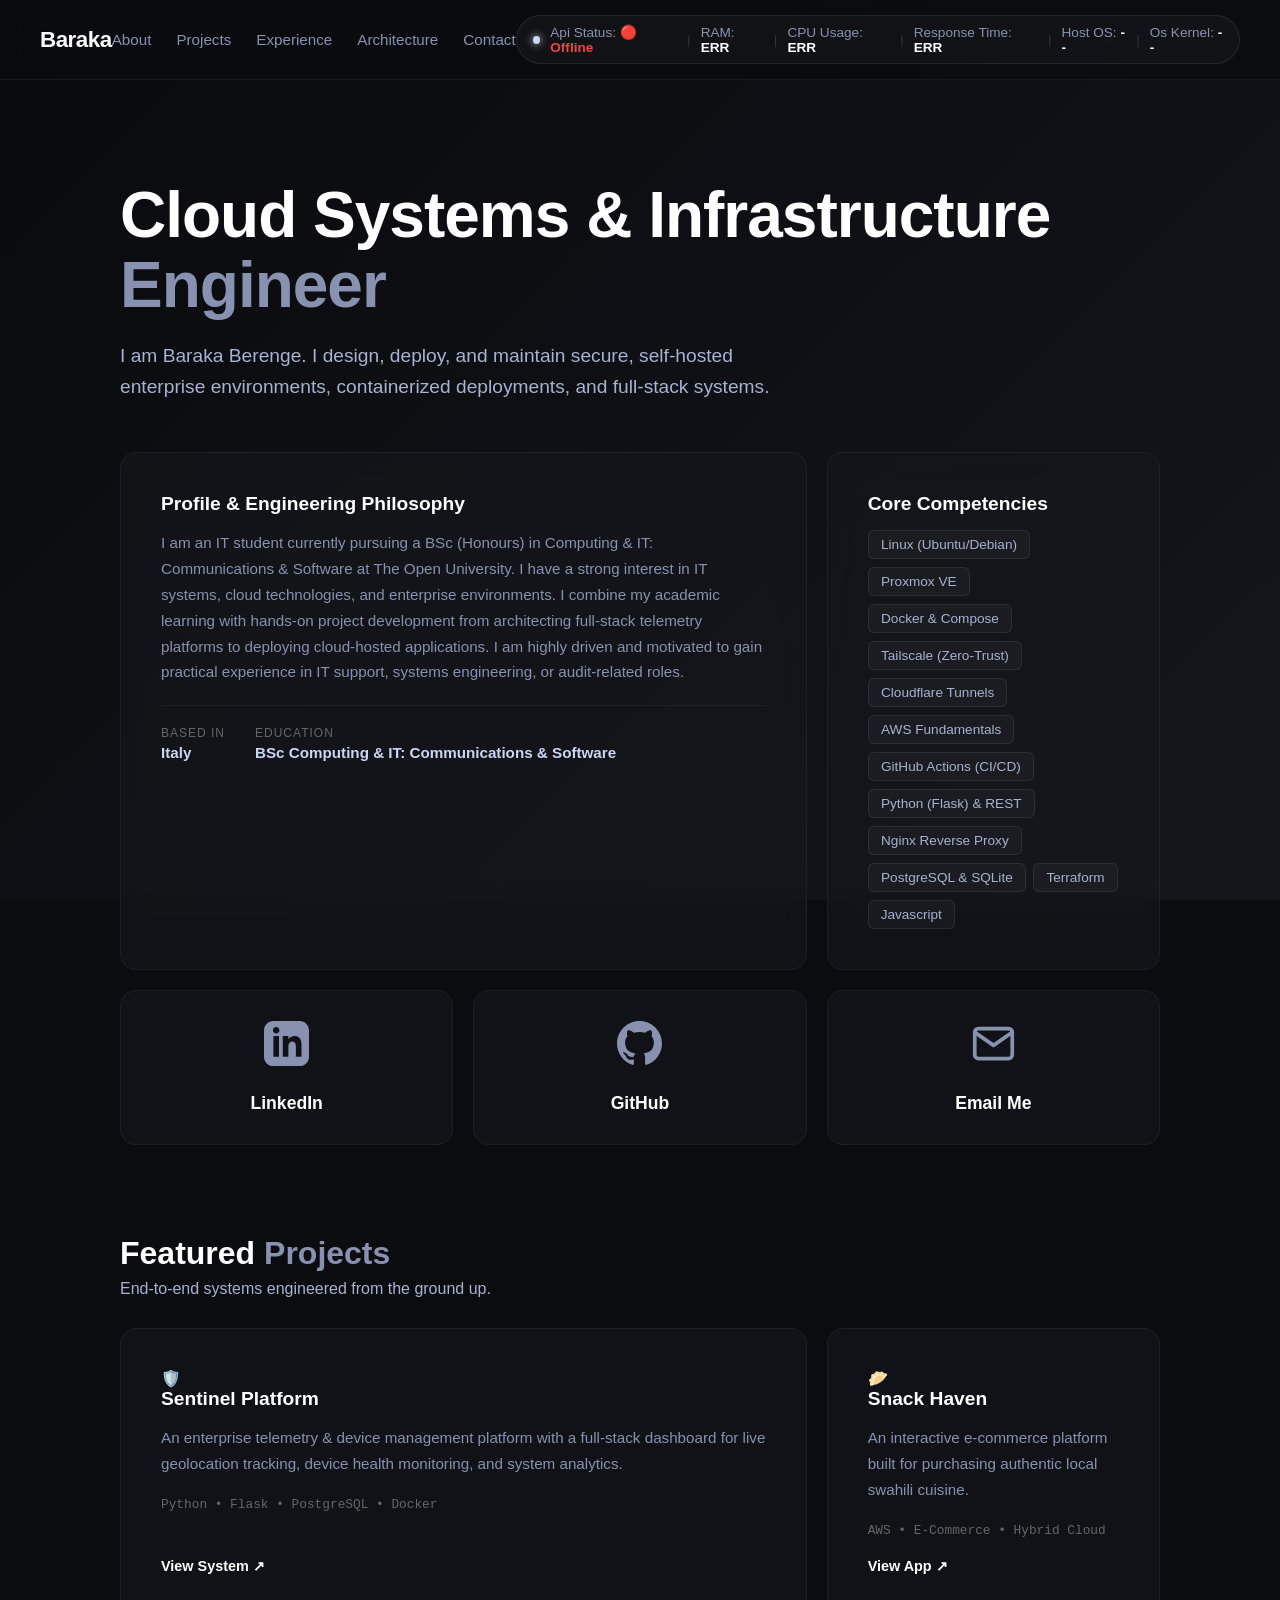
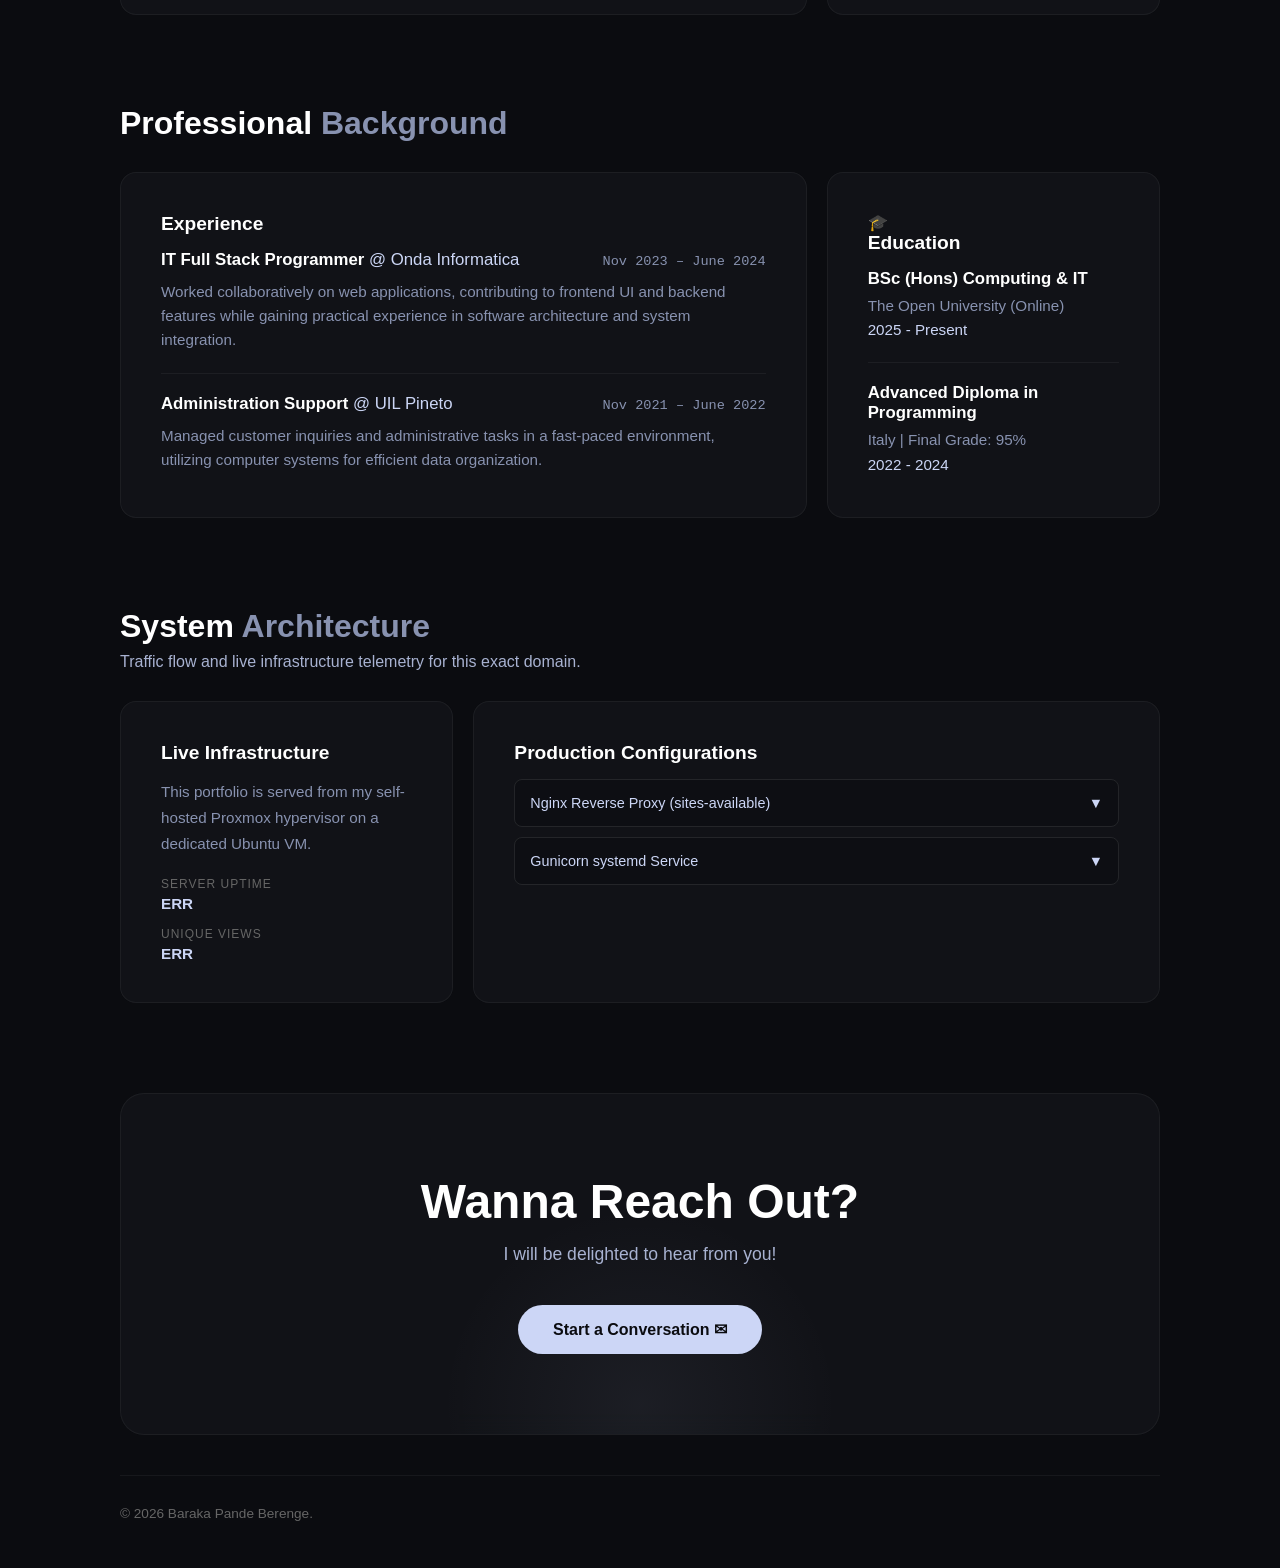
==== commit 68d43e36: "Updated visuals" ====
--- a/index.html
+++ b/index.html
@@ -4,7 +4,7 @@
     <meta charset="UTF-8" />
     <meta name="viewport" content="width=device-width, initial-scale=1.0" />
     <title>Baraka Berenge | Cloud & Systems Engineer</title>
-    <link rel="stylesheet" href="index.css?v=3.0" />
+    <link rel="stylesheet" href="index.css?v=4.0" />
   </head>
   <body>
     <!-- Liquid Crystal Background -->
@@ -96,7 +96,7 @@
                   >BSc Computing & IT: Communications & Software</span
                 >
               </div>
-            </div>
+            </div>            
           </div>
           <!-- CLOSES THE PROFILE CARD -->
 
@@ -118,13 +118,17 @@
               <span class="skill-tag">Javascript</span>
             </div>
           </div>
-          <!-- === 3. SOCIAL LINKS CARD === -->
+          <!-- ===  SOCIAL LINKS CARD === -->
           <a
             href="https://www.linkedin.com/in/baraka-pande-berenge-3529ba259/"
             target="_blank"
             class="bento-card span-1 social-card"
           >
-            <div class="social-icon">in</div>
+            <div class="social-icon">
+              <svg xmlns="http://www.w3.org/2000/svg" viewBox="0 0 24 24" fill="currentColor">
+                <path d="M19 0h-14c-2.761 0-5 2.239-5 5v14c0 2.761 2.239 5 5 5h14c2.762 0 5-2.239 5-5v-14c0-2.761-2.238-5-5-5zm-11 19h-3v-11h3v11zm-1.5-12.268c-.966 0-1.75-.79-1.75-1.764s.784-1.764 1.75-1.764 1.75.79 1.75 1.764-.783 1.764-1.75 1.764zm13.5 12.268h-3v-5.604c0-3.368-4-3.113-4 0v5.604h-3v-11h3v1.765c1.396-2.586 7-2.777 7 2.476v6.759z"/>
+              </svg>
+            </div>
             <div class="social-name">LinkedIn</div>
           </a>
 
@@ -133,7 +137,11 @@
             target="_blank"
             class="bento-card span-1 social-card"
           >
-            <div class="social-icon">gh</div>
+            <div class="social-icon">
+              <svg xmlns="http://www.w3.org/2000/svg" viewBox="0 0 24 24" fill="currentColor">
+                <path d="M12 0c-6.626 0-12 5.373-12 12 0 5.302 3.438 9.8 8.207 11.387.599.111.793-.261.793-.577v-2.234c-3.338.726-4.033-1.416-4.033-1.416-.546-1.387-1.333-1.756-1.333-1.756-1.089-.745.083-.729.083-.729 1.205.084 1.839 1.237 1.839 1.237 1.07 1.834 2.807 1.304 3.492.997.107-.775.418-1.305.762-1.604-2.665-.305-5.467-1.334-5.467-5.931 0-1.311.469-2.381 1.236-3.221-.124-.303-.535-1.524.117-3.176 0 0 1.008-.322 3.301 1.23.957-.266 1.983-.399 3.003-.404 1.02.005 2.047.138 3.006.404 2.291-1.552 3.297-1.23 3.297-1.23.653 1.653.242 2.874.118 3.176.77.84 1.235 1.911 1.235 3.221 0 4.609-2.807 5.624-5.479 5.921.43.372.823 1.102.823 2.222v3.293c0 .319.192.694.801.576 4.765-1.589 8.199-6.086 8.199-11.386 0-6.627-5.373-12-12-12z"/>
+              </svg>
+            </div>
             <div class="social-name">GitHub</div>
           </a>
 
@@ -141,7 +149,12 @@
             href="mailto:barakaberenge@gmail.com"
             class="bento-card span-1 social-card"
           >
-            <div class="social-icon">@</div>
+            <div class="social-icon">
+              <svg xmlns="http://www.w3.org/2000/svg" viewBox="0 0 24 24" fill="none" stroke="currentColor" stroke-width="2" stroke-linecap="round" stroke-linejoin="round">
+                <path d="M4 4h16c1.1 0 2 .9 2 2v12c0 1.1-.9 2-2 2H4c-1.1 0-2-.9-2-2V6c0-1.1.9-2 2-2z"></path>
+                <polyline points="22,6 12,13 2,6"></polyline>
+              </svg>
+            </div>
             <div class="social-name">Email Me</div>
           </a>
         </div>
@@ -393,7 +406,7 @@
       </footer>
     </main>
 
-    <script src="java-script/app.js?v=3.0"></script>
-    <script src="java-script/dashboard.js?v=3.0"></script>
+    <script src="java-script/app.js?v=4.0"></script>
+    <script src="java-script/dashboard.js?v=4.0"></script>
   </body>
 </html>
--- a/index.css
+++ b/index.css
@@ -468,11 +468,17 @@
   border-color: rgba(204, 214, 246, 0.3); /* Subtle silver border on hover */
 }
 .social-icon {
+  disolay: flex;
   font-size: 2.5rem;
   color: #8892b0;
   font-weight: 700;
   font-family: "JetBrains Mono", monospace;
   transition: color 0.3s;
+}
+/* This targets the SVG inside the icon container and scales it perfectly */
+.social-icon svg {
+  width: 45px;
+  height: 45px;
 }
 .social-card:hover .social-icon {
   color: #ccd6f6; /* Icon turns icy silver on hover */
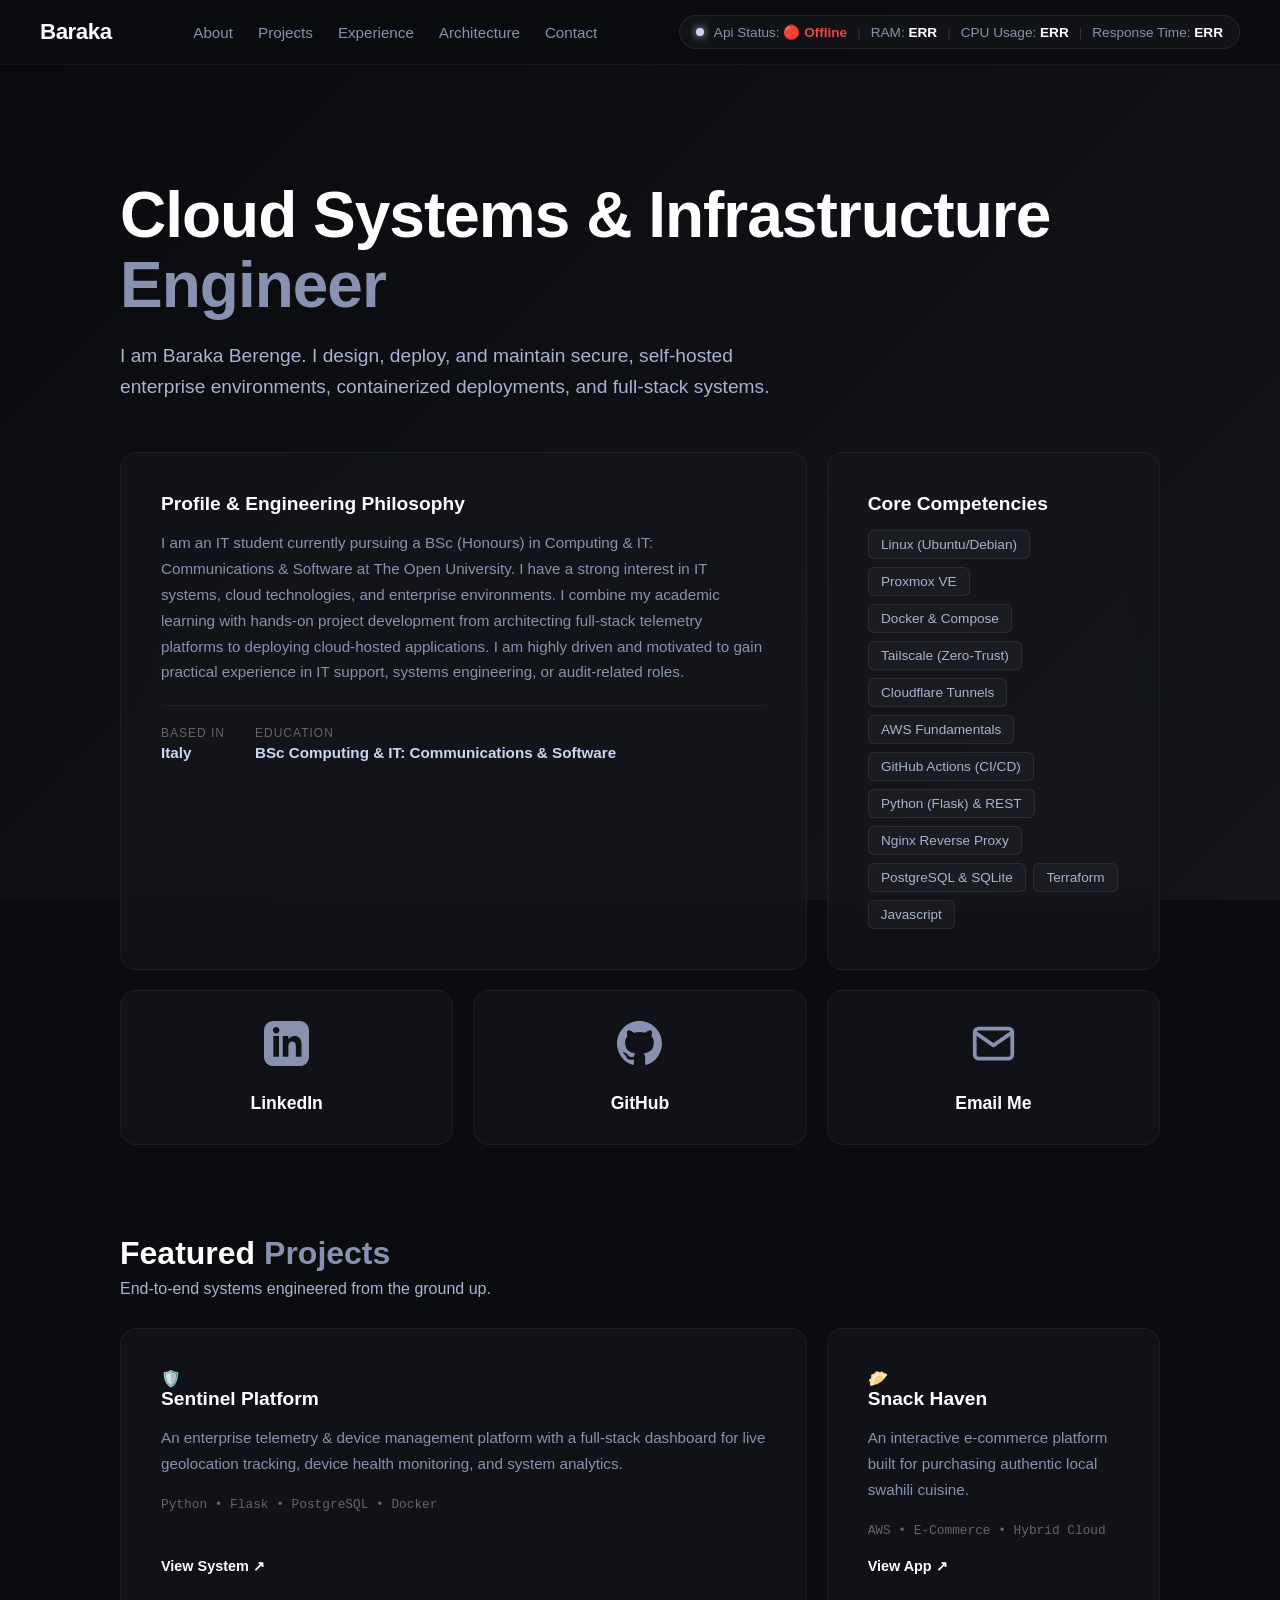
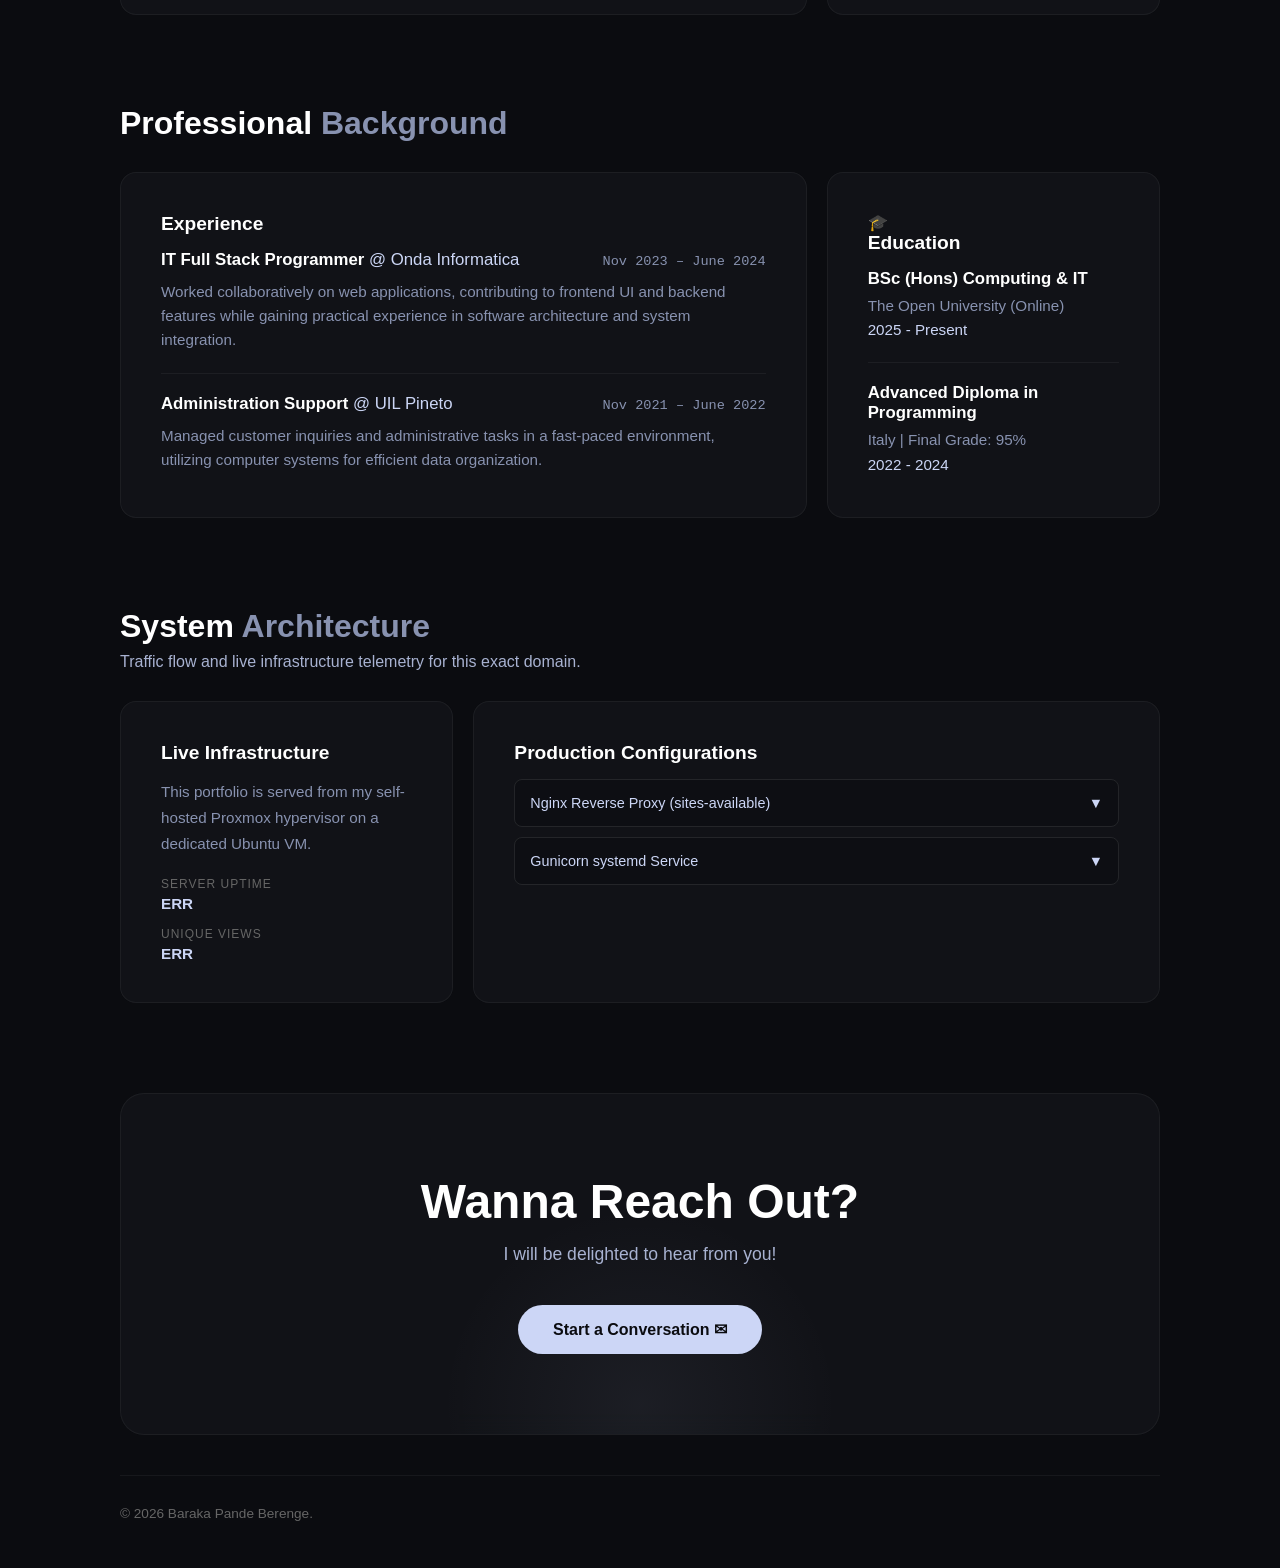
==== commit fe301ff0: "Updated the navbar" ====
--- a/index.html
+++ b/index.html
@@ -42,14 +42,14 @@
         <span class="hud-text"
           >Response Time: <span id="api-latency" class="mono">--</span></span
         >
-        <span class="hud-divider">|</span>
+        <!-- <span class="hud-divider">|</span>
         <span class="hud-text"
           >Host OS: <span id="sys-os" class="mono">--</span></span
-        >
-        <span class="hud-divider">|</span>
+        > -->
+       <!--  <span class="hud-divider">|</span>
         <span class="hud-text"
           >Os Kernel: <span id="sys-kernel" class="mono">--</span></span
-        >   
+        >   --> 
 
       </div>
     </nav>
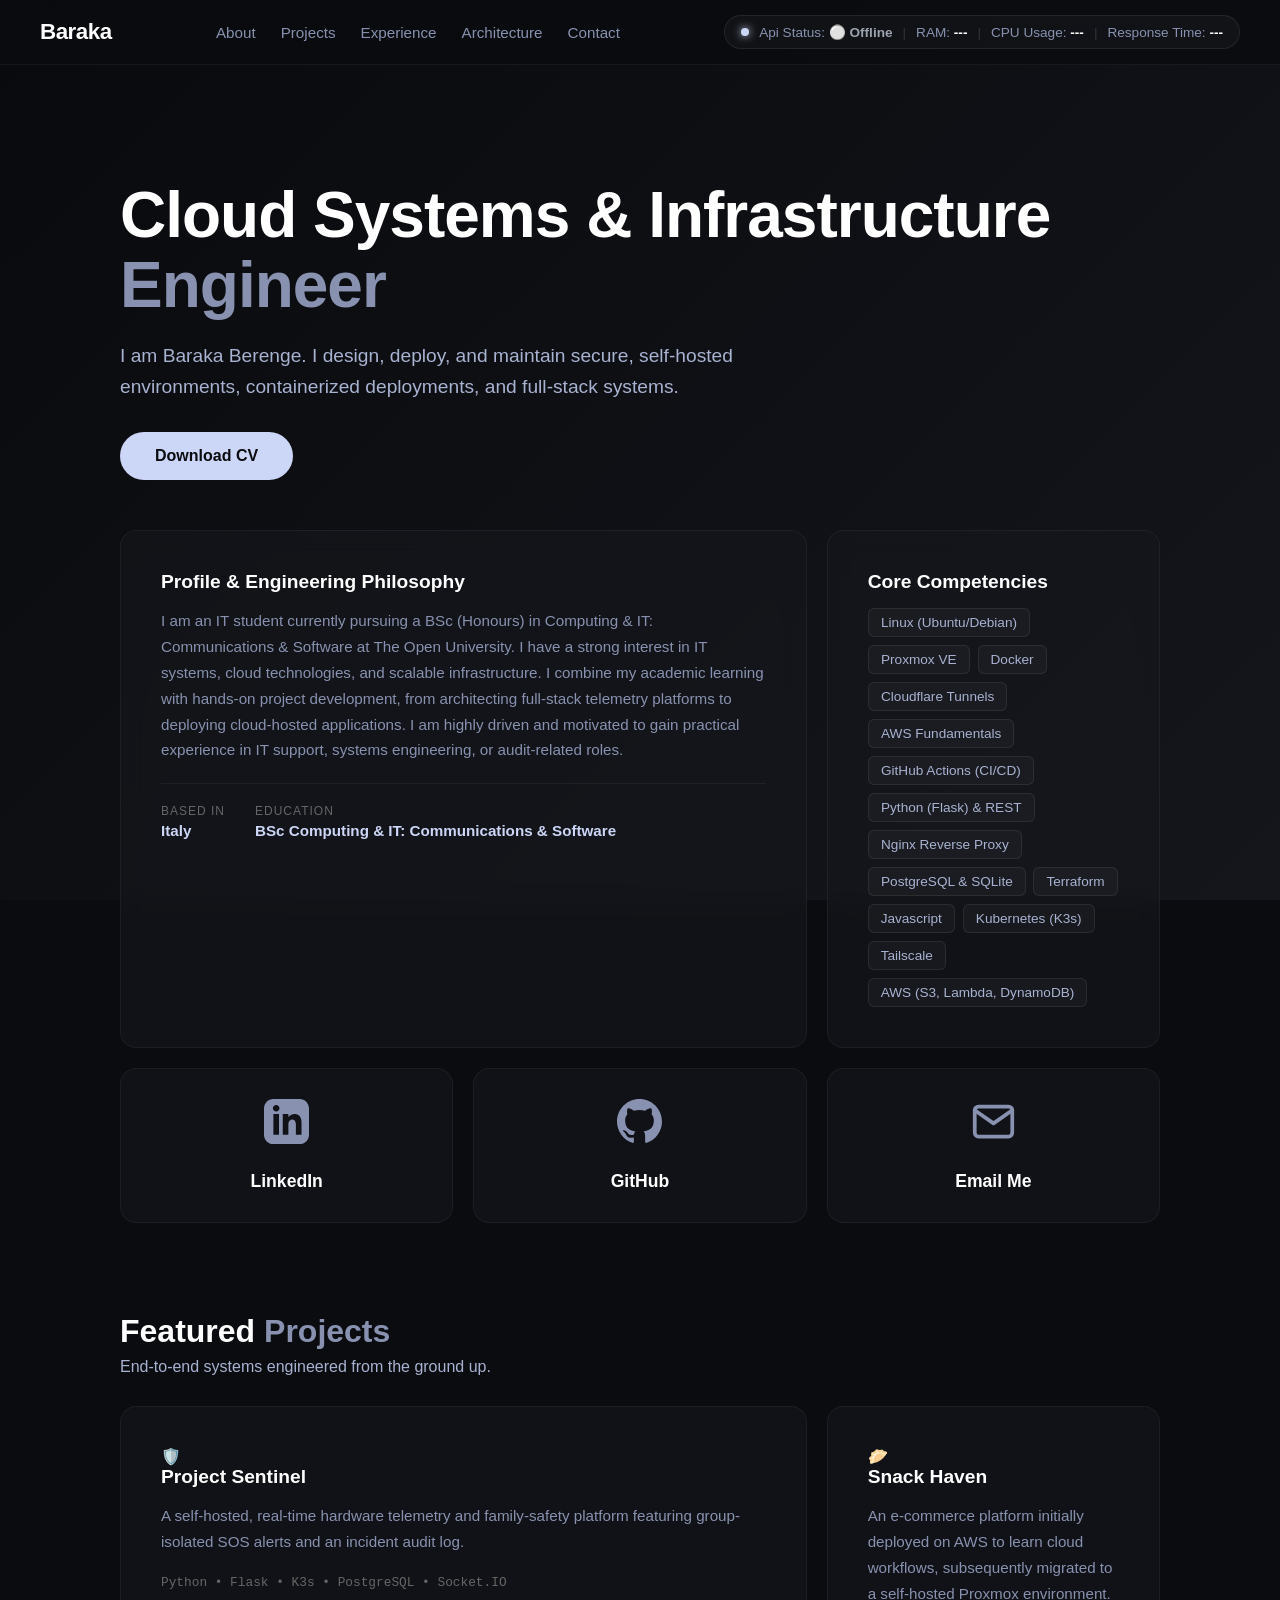
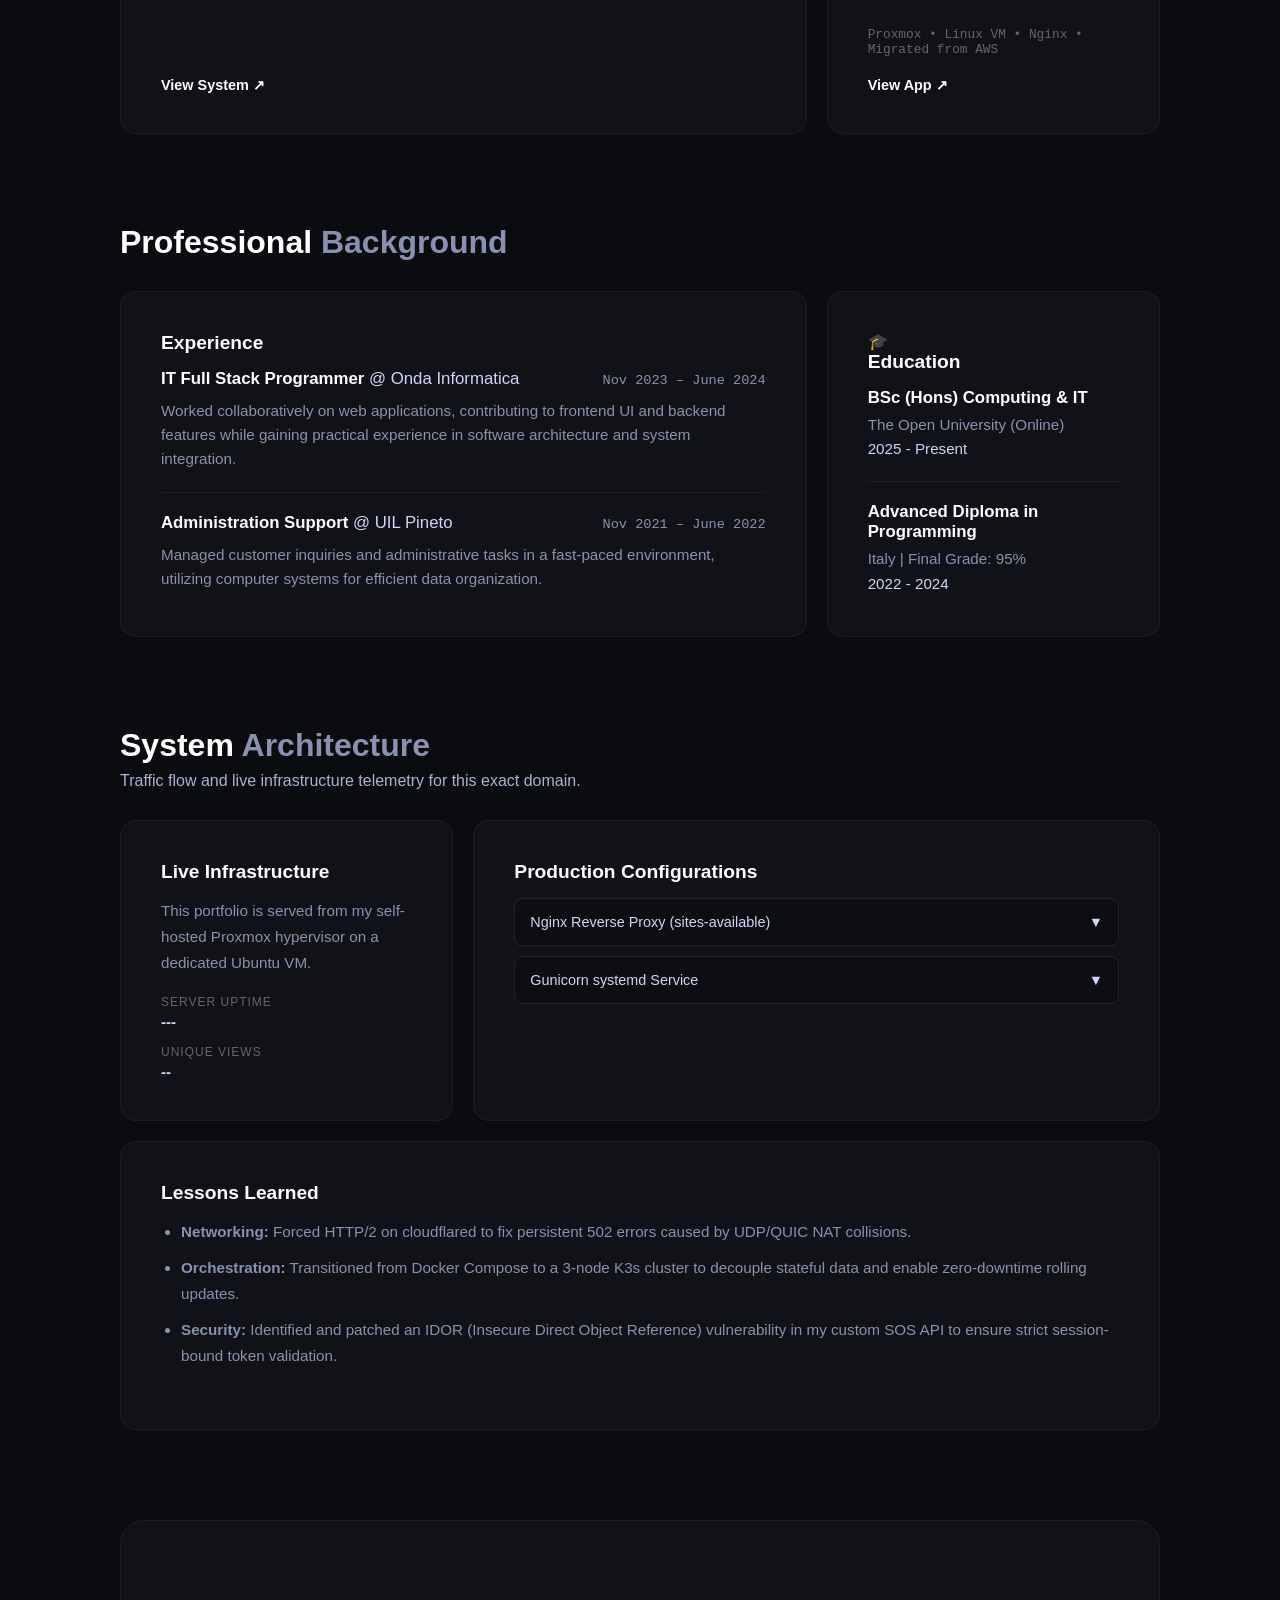
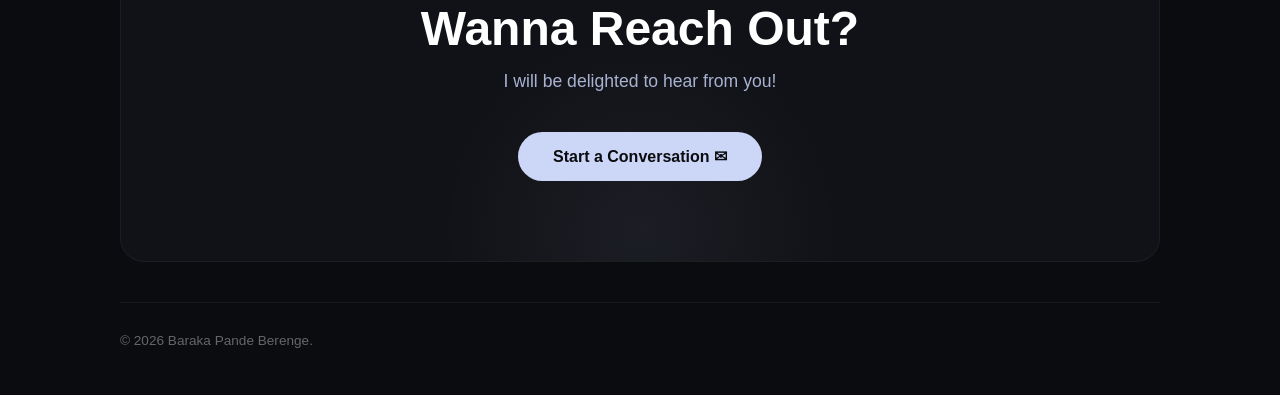
==== commit 4bbcc962: "Updated Official Portfolio" ====
--- a/index.html
+++ b/index.html
@@ -42,15 +42,6 @@
         <span class="hud-text"
           >Response Time: <span id="api-latency" class="mono">--</span></span
         >
-        <!-- <span class="hud-divider">|</span>
-        <span class="hud-text"
-          >Host OS: <span id="sys-os" class="mono">--</span></span
-        > -->
-       <!--  <span class="hud-divider">|</span>
-        <span class="hud-text"
-          >Os Kernel: <span id="sys-kernel" class="mono">--</span></span
-        >   --> 
-
       </div>
     </nav>
 
@@ -66,9 +57,12 @@
           </h1>
           <p class="hero-desc">
             I am Baraka Berenge. I design, deploy, and maintain secure,
-            self-hosted enterprise environments, containerized deployments, and
+            self-hosted environments, containerized deployments, and
             full-stack systems.
           </p>
+          <div style="margin-top: 30px;">
+            <a href="/Baraka-Berenge-CV.pdf" class="cta-btn" target="_blank" style="display: inline-block; text-decoration: none;">Download CV</a>
+          </div>
         </div>
 
         <div class="bento-grid">
@@ -78,9 +72,9 @@
             <p class="card-text">
               I am an IT student currently pursuing a BSc (Honours) in Computing
               & IT: Communications & Software at The Open University. I have a
-              strong interest in IT systems, cloud technologies, and enterprise
-              environments. I combine my academic learning with hands-on project
-              development from architecting full-stack telemetry platforms to
+              strong interest in IT systems, cloud technologies, and scalable
+              infrastructure. I combine my academic learning with hands-on project
+              development, from architecting full-stack telemetry platforms to
               deploying cloud-hosted applications. I am highly driven and
               motivated to gain practical experience in IT support, systems
               engineering, or audit-related roles.
@@ -106,8 +100,7 @@
             <div class="skills-wrapper">
               <span class="skill-tag">Linux (Ubuntu/Debian)</span>
               <span class="skill-tag">Proxmox VE</span>
-              <span class="skill-tag">Docker & Compose</span>
-              <span class="skill-tag">Tailscale (Zero-Trust)</span>
+              <span class="skill-tag">Docker</span>
               <span class="skill-tag">Cloudflare Tunnels</span>
               <span class="skill-tag">AWS Fundamentals</span>
               <span class="skill-tag">GitHub Actions (CI/CD)</span>
@@ -116,6 +109,11 @@
               <span class="skill-tag">PostgreSQL & SQLite</span>
               <span class="skill-tag">Terraform</span>
               <span class="skill-tag">Javascript</span>
+              <span class="skill-tag">Kubernetes (K3s)</span>
+              <span class="skill-tag">Tailscale</span>
+              <span class="skill-tag">AWS (S3, Lambda, DynamoDB)</span>
+
+
             </div>
           </div>
           <!-- ===  SOCIAL LINKS CARD === -->
@@ -146,7 +144,7 @@
           </a>
 
           <a
-            href="mailto:barakaberenge@gmail.com"
+            href="mailto:berengez@proton.me"
             class="bento-card span-1 social-card"
           >
             <div class="social-icon">
@@ -159,6 +157,7 @@
           </a>
         </div>
       </section>
+
       <!-- ================= 2. PROJECTS SECTION ================= -->
       <section id="projects" class="scroll-section">
         <div class="section-heading">
@@ -171,14 +170,12 @@
           <div class="bento-card span-2 project-layout">
             <div class="project-content">
               <div class="card-icon">🛡️</div>
-              <h3 class="card-title">Sentinel Platform</h3>
+              <h3 class="card-title">Project Sentinel</h3>
               <p class="card-text">
-                An enterprise telemetry & device management platform with a
-                full-stack dashboard for live geolocation tracking, device
-                health monitoring, and system analytics.
+                A self-hosted, real-time hardware telemetry and family-safety platform featuring group-isolated SOS alerts and an incident audit log.
               </p>
               <div class="project-tech">
-                Python • Flask • PostgreSQL • Docker
+                Python • Flask • K3s • PostgreSQL • Socket.IO
               </div>
             </div>
             <a
@@ -195,10 +192,9 @@
               <div class="card-icon">🥟</div>
               <h3 class="card-title">Snack Haven</h3>
               <p class="card-text">
-                An interactive e-commerce platform built for purchasing
-                authentic local swahili cuisine.
-              </p>
-              <div class="project-tech">AWS • E-Commerce • Hybrid Cloud</div>
+                An e-commerce platform initially deployed on AWS to learn cloud workflows, subsequently migrated to a self-hosted Proxmox environment.
+              </p>
+              <div class="project-tech">Proxmox • Linux VM • Nginx • Migrated from AWS</div>
             </div>
             <a
               href="https://snackhaven.barakaberenge.com"
@@ -347,7 +343,6 @@
         proxy_set_header X-Real-IP $remote_addr;
         proxy_set_header X-Forwarded-For $proxy_add_x_forwarded_for;
     }
-
 }</code></pre>
               </div>
             </div>
@@ -382,14 +377,25 @@
               </div>
             </div>
           </div>
+
+          <!-- Lessons Learned Card -->
+          <div class="bento-card" style="grid-column: 1 / -1;">
+            <h3 class="card-title">Lessons Learned</h3>
+            <ul class="card-text" style="list-style-type: disc; margin-left: 20px; display: flex; flex-direction: column; gap: 10px; margin-top: 10px;">
+              <li><strong>Networking:</strong> Forced HTTP/2 on <code>cloudflared</code> to fix persistent 502 errors caused by UDP/QUIC NAT collisions.</li>
+              <li><strong>Orchestration:</strong> Transitioned from Docker Compose to a 3-node K3s cluster to decouple stateful data and enable zero-downtime rolling updates.</li>
+              <li><strong>Security:</strong> Identified and patched an IDOR (Insecure Direct Object Reference) vulnerability in my custom SOS API to ensure strict session-bound token validation.</li>
+            </ul>
+          </div>
         </div>
       </section>
+
       <!-- ============ 5. CONTACT / CTA ============= -->
       <section id="contact" class="scroll-section">
         <div class="cta-block">
           <h2>Wanna Reach Out?</h2>
           <p>I will be delighted to hear from you!</p>
-          <a href="mailto:barakaberenge@gmail.com" class="cta-btn"
+          <a href="mailto:berengez@protn.me" class="cta-btn"
             >Start a Conversation ✉</a
           >
         </div>
@@ -401,7 +407,6 @@
           <div class="footer-text">
             <p>&copy; 2026 Baraka Pande Berenge.</p>
           </div>         
-          </div>
         </div>
       </footer>
     </main>
@@ -409,4 +414,4 @@
     <script src="java-script/app.js?v=4.0"></script>
     <script src="java-script/dashboard.js?v=4.0"></script>
   </body>
-</html>
+</html>
